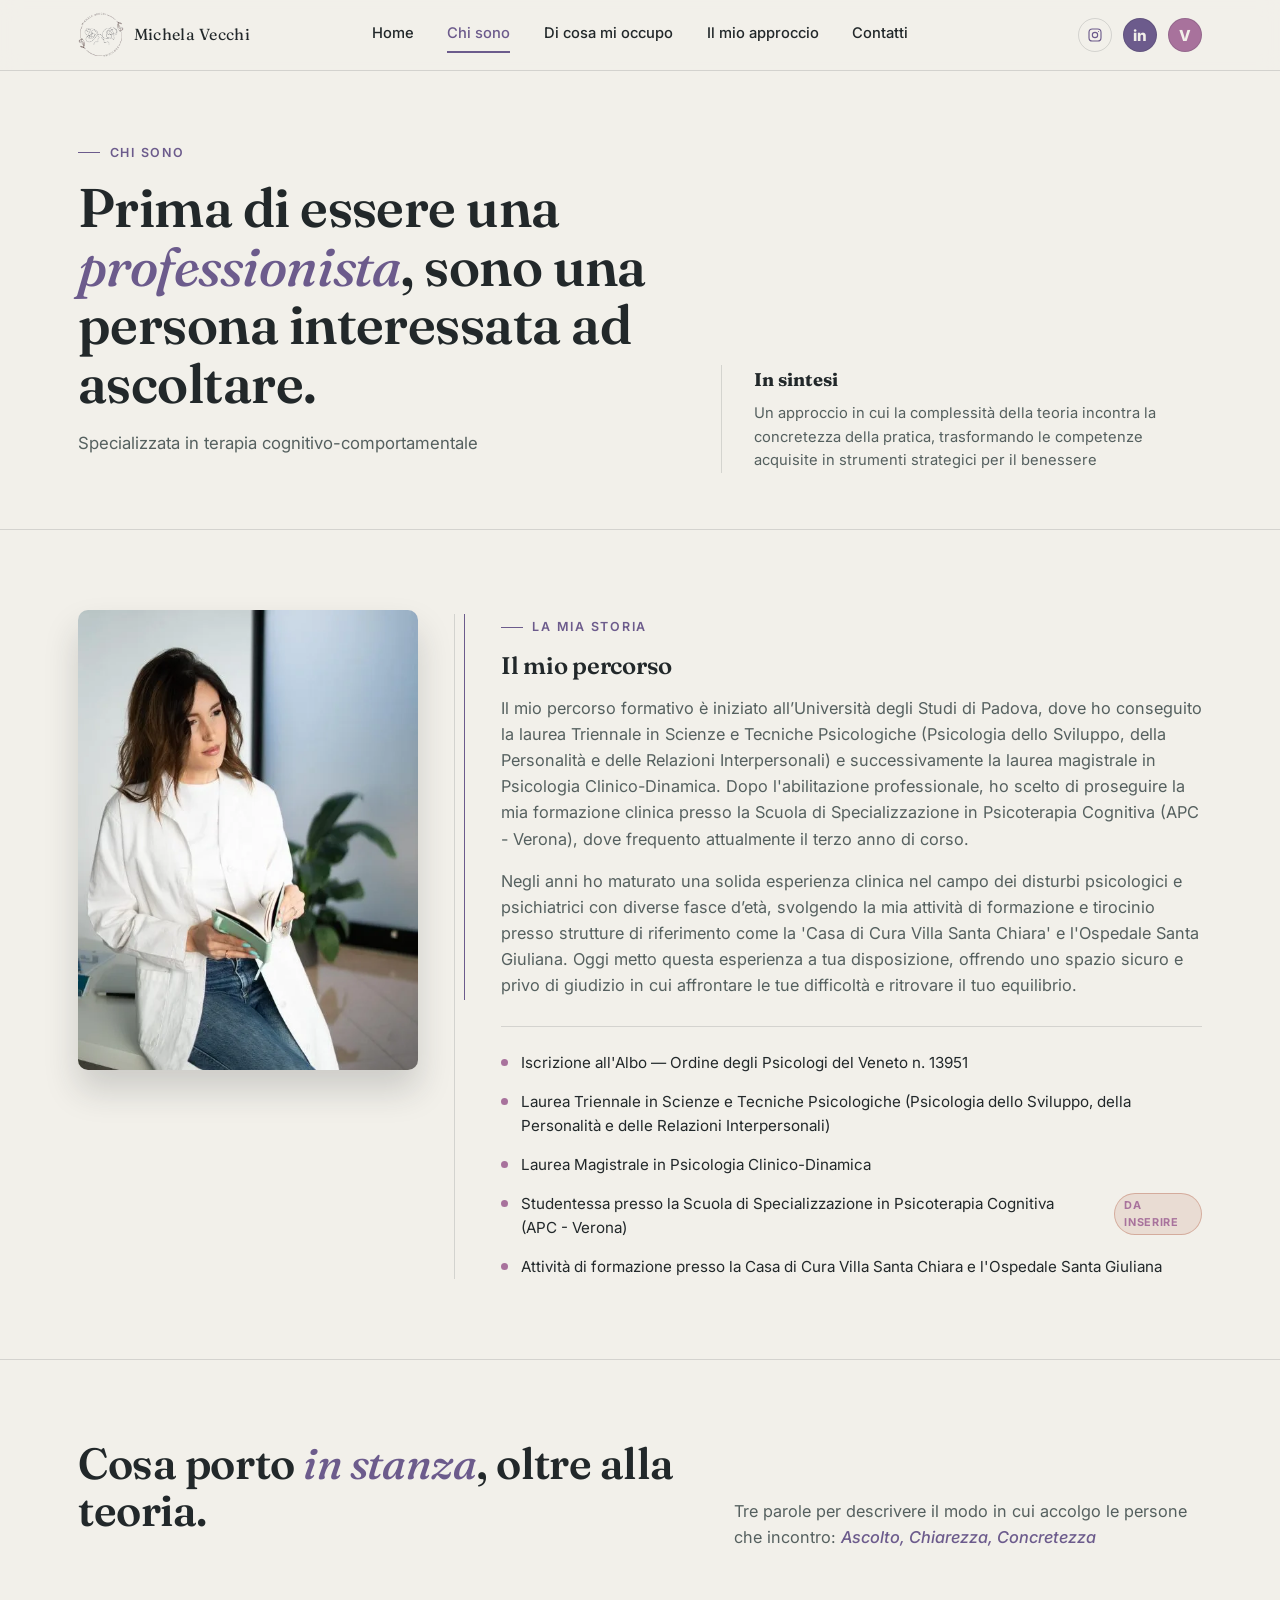
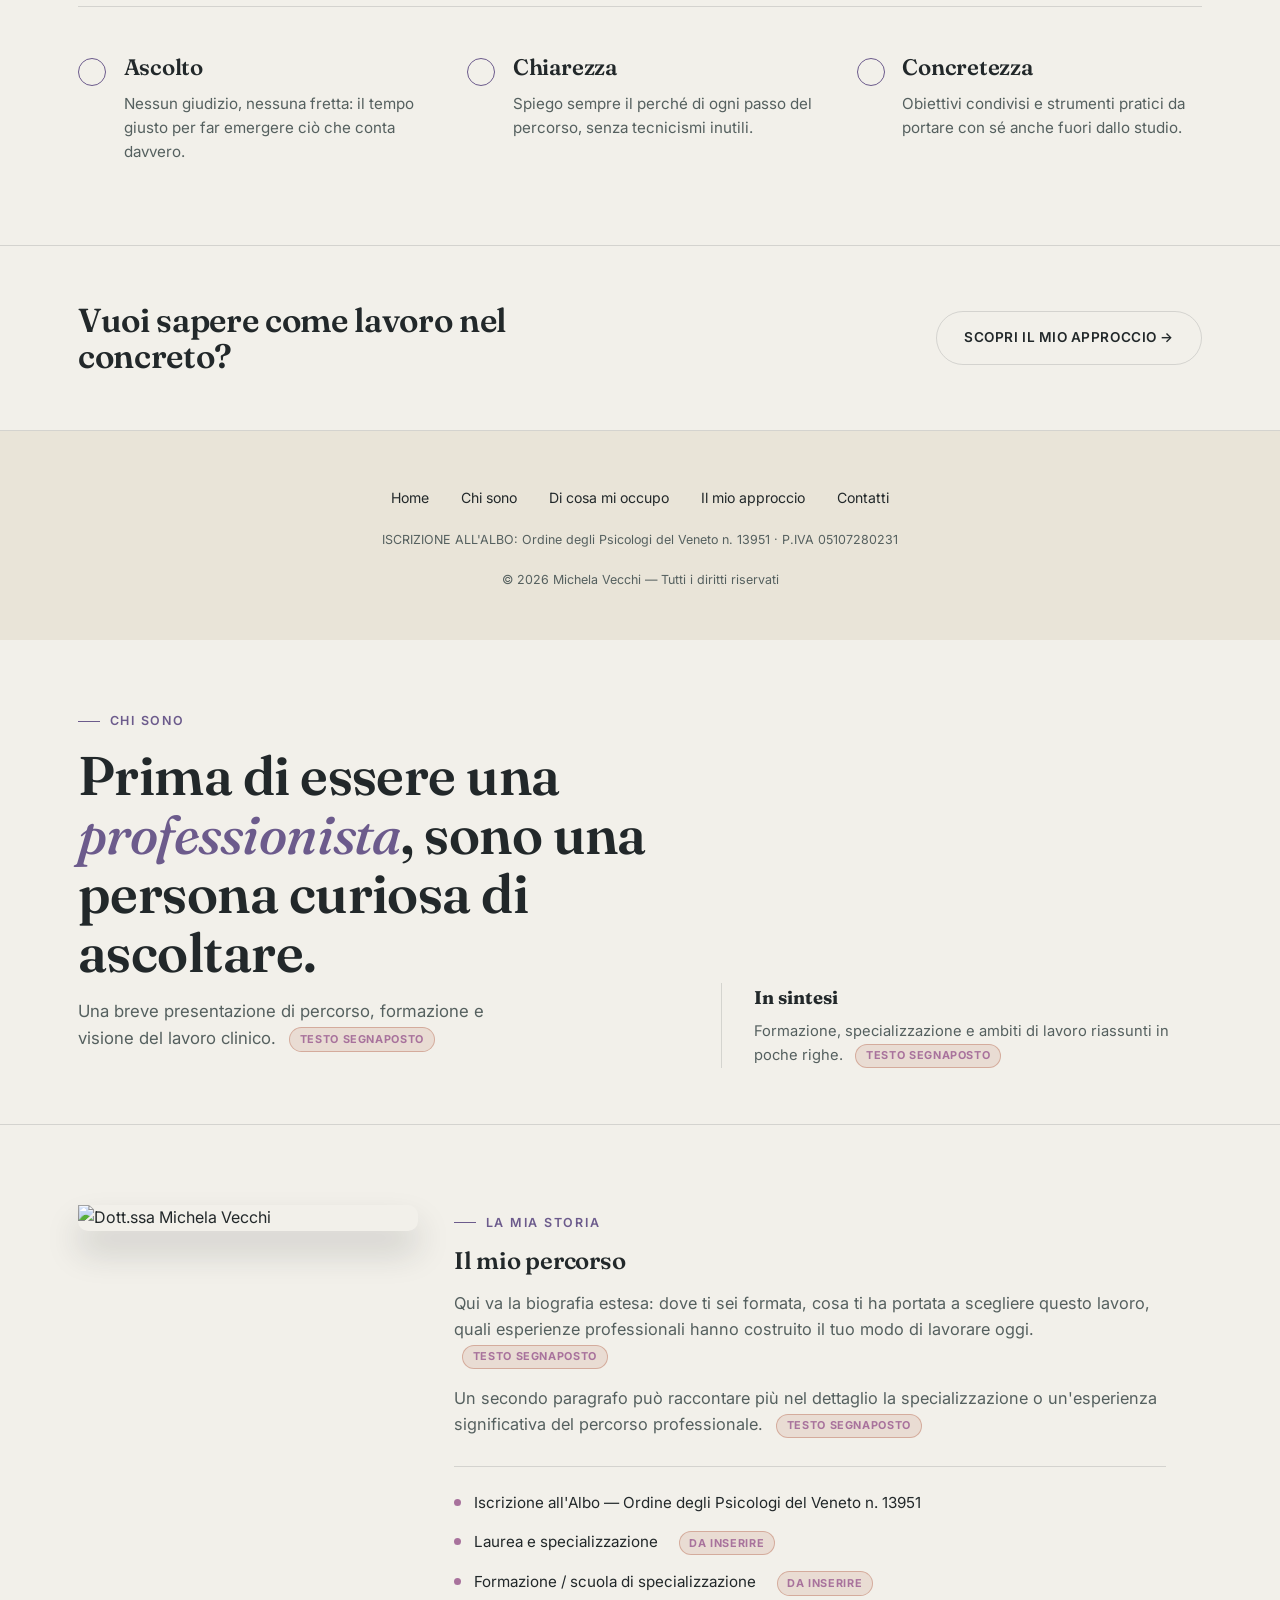
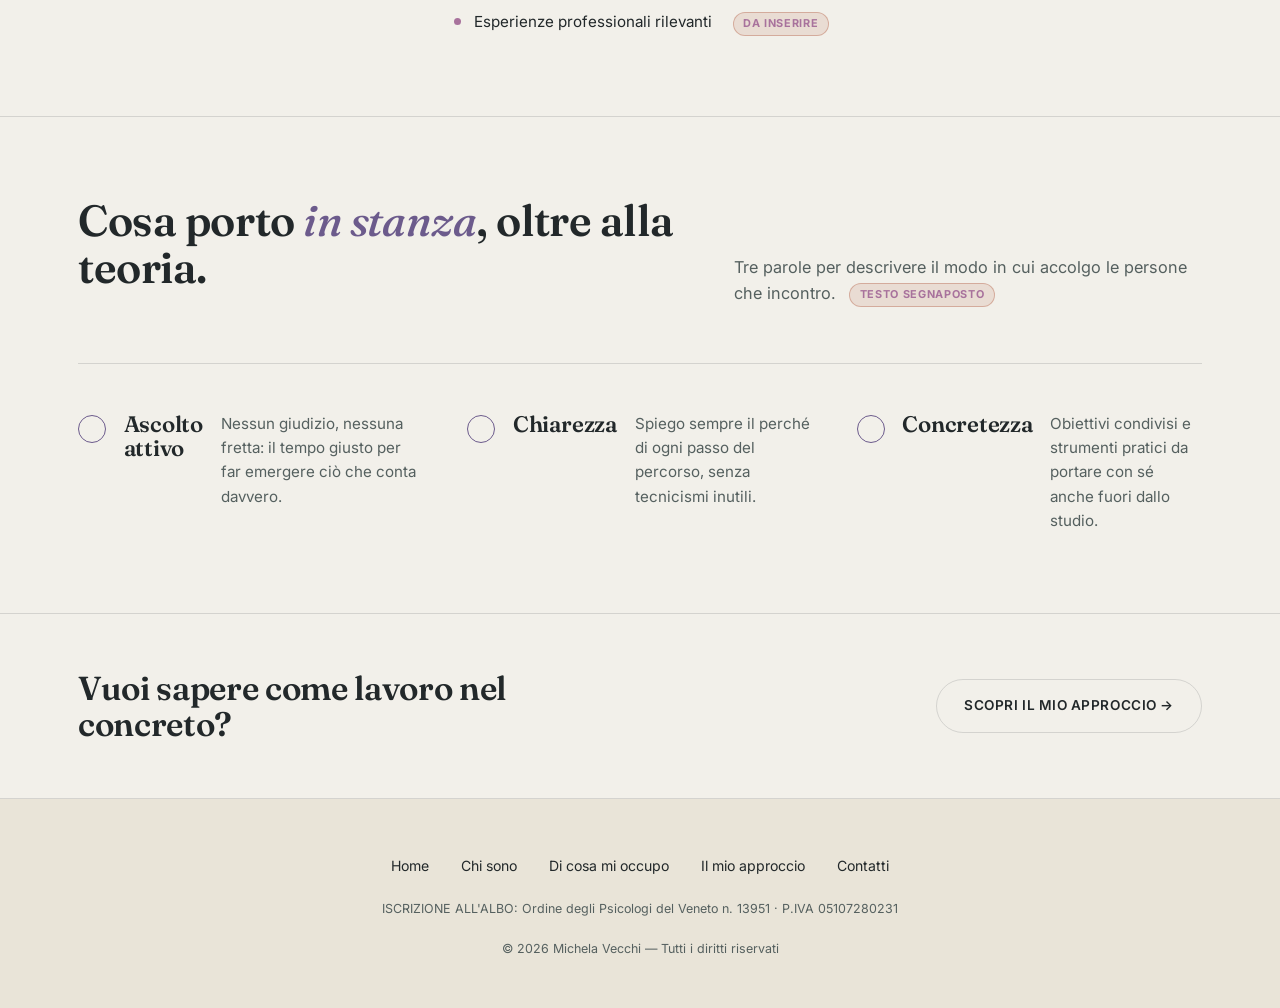
==== chi-sono.html @ c9d217e5 "Revise text for improved clarity and detail Updated various phrases for clarity and specificity." ====
<!doctype html>
<html lang="it">
<head>
<meta charset="UTF-8">
<meta name="viewport" content="width=device-width, initial-scale=1">
<title>Chi sono — Dott.ssa Michela Vecchi Psicologa</title>
<link rel="preconnect" href="https://fonts.googleapis.com">
<link rel="preconnect" href="https://fonts.gstatic.com" crossorigin>
<link href="https://fonts.googleapis.com/css2?family=Fraunces:ital,opsz,wght@0,9..144,400;0,9..144,500;0,9..144,600;1,9..144,500&family=Inter:wght@400;500;600;700&display=swap" rel="stylesheet">
<link rel="stylesheet" href="styles.css">
</head>
<body>

<header class="site-header">
  <div class="container site-header__row">
    <a class="logo" href="index.html">
      <img class="logo__badge" src="img/logo.png" alt="Logo Michela Vecchi Psicologa">
      Michela Vecchi
    </a>
    <nav class="main-nav" aria-label="Menu principale">
      <a href="index.html">Home</a>
      <a href="chi-sono.html" aria-current="page">Chi sono</a>
      <a href="di-cosa-mi-occupo.html">Di cosa mi occupo</a>
      <a href="il-mio-approccio.html">Il mio approccio</a>
      <a href="contatti.html">Contatti</a>
    </nav>
    <div class="socials">
      <a href="https://www.instagram.com/michelavecchi.psicologa" aria-label="Instagram" target="_blank" rel="noopener">
        <svg viewBox="0 0 24 24" fill="none" stroke="currentColor" stroke-width="1.7" stroke-linecap="round" stroke-linejoin="round"><rect x="3" y="3" width="18" height="18" rx="5"></rect><circle cx="12" cy="12" r="4"></circle><circle cx="17.3" cy="6.7" r="0.8" fill="currentColor" stroke="none"></circle></svg>
      </a>
      <a href="https://www.linkedin.com/in/michela-vecchi-b958012a8/" aria-label="LinkedIn" class="social--filled" target="_blank" rel="noopener">
        <span class="socials__glyph socials__glyph--linkedin">in</span>
      </a>
      <a href="https://www.valpomed.it/" aria-label="ValpoMed" class="social--filled social--filled-alt" target="_blank" rel="noopener">
        <span class="socials__glyph socials__glyph--linkedin">V</span>
      </a>
    </div>
  </div>
</header>

<main>

  <section class="page-hero">
    <div class="container page-hero__grid">
      <div>
        <span class="eyebrow">Chi sono</span>
        <h1>Prima di essere una <em class="accent-word">professionista</em>, sono una persona interessata ad ascoltare.</h1>
        <p class="page-hero__lede">
          Specializzata in terapia cognitivo-comportamentale
        </p>
      </div>
      <div class="page-hero__aside">
        <strong>In sintesi</strong>
        <p style="margin:0;">Un approccio in cui la complessità della teoria incontra la concretezza della pratica, 
          trasformando le competenze acquisite in strumenti strategici per il benessere</p>
      </div>
    </div>
  </section>

  <section class="bio">
    <div class="container bio__grid">
      <img class="bio__photo" src="img/chi-sono-foto.webp" alt="Dott.ssa Michela Vecchi">
      <div class="bio__divider" aria-hidden="true"><span></span><span></span></div>
      <div class="bio__col">
        <span class="eyebrow">La mia storia</span>
        <h2>Il mio percorso</h2>
        <p>
          Il mio percorso formativo è iniziato all’Università degli Studi di Padova, dove ho conseguito la laurea Triennale in 
          Scienze e Tecniche Psicologiche (Psicologia dello Sviluppo, della Personalità e delle Relazioni Interpersonali) e 
          successivamente la laurea magistrale in Psicologia Clinico-Dinamica.
          
          Dopo l'abilitazione professionale, ho scelto di proseguire la mia formazione clinica presso la Scuola di Specializzazione 
          in Psicoterapia Cognitiva (APC - Verona), 
          dove frequento attualmente il terzo anno di corso.
        </p>
        <p>
          Negli anni ho maturato una solida esperienza clinica nel campo dei disturbi psicologici e psichiatrici con diverse fasce d’età, 
          svolgendo la mia attività di formazione e tirocinio presso strutture di riferimento come la 'Casa di Cura Villa Santa Chiara' e 
          l'Ospedale Santa Giuliana.

          Oggi metto questa esperienza a tua disposizione, offrendo uno spazio sicuro e privo di giudizio in cui affrontare le tue difficoltà 
          e ritrovare il tuo equilibrio.
        </p>
        <ul class="bio__facts">
          <li>Iscrizione all'Albo — Ordine degli Psicologi del Veneto n. 13951</li>
          <li>Laurea Triennale in Scienze e Tecniche Psicologiche (Psicologia dello Sviluppo, della Personalità e delle Relazioni Interpersonali)</li>
          <li>Laurea Magistrale in Psicologia Clinico-Dinamica</li>
          <li>Studentessa presso la Scuola di Specializzazione in Psicoterapia Cognitiva (APC - Verona) <span class="placeholder-flag">da inserire</span></li>
          <li>Attività di formazione presso la Casa di Cura Villa Santa Chiara e l'Ospedale Santa Giuliana</li>
        </ul>
      </div>
    </div>
  </section>

  <section class="values">
    <div class="container">
      <div class="values__intro">
        <h2>Cosa porto <em class="accent-word">in stanza</em>, oltre alla teoria.</h2>
        <p>
          Tre parole per descrivere il modo in cui accolgo le persone che incontro: 
          <em class="accent-word"> Ascolto, Chiarezza, Concretezza </em>
        </p>
      </div>
      <div class="values__grid">
        <div class="value-card">
          <div class="value-card__ring" aria-hidden="true"></div>
          <div class="value-card__body">
            <h3>Ascolto</h3>
            <p>Nessun giudizio, nessuna fretta: il tempo giusto per far emergere ciò che conta davvero.</p>
          </div>
        </div>
        <div class="value-card">
          <div class="value-card__ring" aria-hidden="true"></div>
          <div class="value-card__body">
            <h3>Chiarezza</h3>
            <p>Spiego sempre il perché di ogni passo del percorso, senza tecnicismi inutili.</p>
          </div>
        </div>
        <div class="value-card">
          <div class="value-card__ring" aria-hidden="true"></div>
          <div class="value-card__body">
            <h3>Concretezza</h3>
            <p>Obiettivi condivisi e strumenti pratici da portare con sé anche fuori dallo studio.</p>
          </div>
        </div>
      </div>
    </div>
  </section>

  <section class="cta-banner">
    <div class="container cta-banner__row">
      <h2>Vuoi sapere come lavoro nel concreto?</h2>
      <a class="btn btn--ghost" href="il-mio-approccio.html">Scopri il mio approccio →</a>
    </div>
  </section>

</main>

<footer class="site-footer">
  <div class="container">
    <nav class="footer-nav" aria-label="Menu footer">
      <a href="index.html">Home</a>
      <a href="chi-sono.html">Chi sono</a>
      <a href="di-cosa-mi-occupo.html">Di cosa mi occupo</a>
      <a href="il-mio-approccio.html">Il mio approccio</a>
      <a href="contatti.html">Contatti</a>
    </nav>
    <div class="footer-legal">
      <p>ISCRIZIONE ALL'ALBO: Ordine degli Psicologi del Veneto n. 13951 · P.IVA 05107280231</p>
      <p>© 2026 Michela Vecchi — Tutti i diritti riservati</p>
    </div>
  </div>
</footer>

</body>
</html>    </div>
  </div>
</header>

<main>

  <section class="page-hero">
    <div class="container page-hero__grid">
      <div>
        <span class="eyebrow">Chi sono</span>
        <h1>Prima di essere una <em class="accent-word">professionista</em>, sono una persona curiosa di ascoltare.</h1>
        <p class="page-hero__lede">
          Una breve presentazione di percorso, formazione e visione del lavoro clinico.
          <span class="placeholder-flag">testo segnaposto</span>
        </p>
      </div>
      <div class="page-hero__aside">
        <strong>In sintesi</strong>
        <p style="margin:0;">Formazione, specializzazione e ambiti di lavoro riassunti in poche righe.
        <span class="placeholder-flag">testo segnaposto</span></p>
      </div>
    </div>
  </section>

  <section class="bio">
    <div class="container bio__grid">
      <div class="bio__photo">
        <img src="https://michelavecchipsicologa.it/wp-content/uploads/2026/07/FotoHomeWeb-e1784057821929-768x1340.png" alt="Dott.ssa Michela Vecchi">
      </div>
      <div class="bio__col">
        <span class="eyebrow">La mia storia</span>
        <h2>Il mio percorso</h2>
        <p>
          Qui va la biografia estesa: dove ti sei formata, cosa ti ha portata a scegliere questo lavoro,
          quali esperienze professionali hanno costruito il tuo modo di lavorare oggi.
          <span class="placeholder-flag">testo segnaposto</span>
        </p>
        <p>
          Un secondo paragrafo può raccontare più nel dettaglio la specializzazione o un'esperienza
          significativa del percorso professionale.
          <span class="placeholder-flag">testo segnaposto</span>
        </p>
        <ul class="bio__facts">
          <li>Iscrizione all'Albo — Ordine degli Psicologi del Veneto n. 13951</li>
          <li>Laurea e specializzazione <span class="placeholder-flag">da inserire</span></li>
          <li>Formazione / scuola di specializzazione <span class="placeholder-flag">da inserire</span></li>
          <li>Esperienze professionali rilevanti <span class="placeholder-flag">da inserire</span></li>
        </ul>
      </div>
    </div>
  </section>

  <section class="values">
    <div class="container">
      <div class="values__intro">
        <h2>Cosa porto <em class="accent-word">in stanza</em>, oltre alla teoria.</h2>
        <p>
          Tre parole per descrivere il modo in cui accolgo le persone che incontro.
          <span class="placeholder-flag">testo segnaposto</span>
        </p>
      </div>
      <div class="values__grid">
        <div class="value-card">
          <div class="value-card__ring" aria-hidden="true"></div>
          <h3>Ascolto attivo</h3>
          <p>Nessun giudizio, nessuna fretta: il tempo giusto per far emergere ciò che conta davvero.</p>
        </div>
        <div class="value-card">
          <div class="value-card__ring" aria-hidden="true"></div>
          <h3>Chiarezza</h3>
          <p>Spiego sempre il perché di ogni passo del percorso, senza tecnicismi inutili.</p>
        </div>
        <div class="value-card">
          <div class="value-card__ring" aria-hidden="true"></div>
          <h3>Concretezza</h3>
          <p>Obiettivi condivisi e strumenti pratici da portare con sé anche fuori dallo studio.</p>
        </div>
      </div>
    </div>
  </section>

  <section class="cta-banner">
    <div class="container cta-banner__row">
      <h2>Vuoi sapere come lavoro nel concreto?</h2>
      <a class="btn btn--ghost" href="il-mio-approccio.html">Scopri il mio approccio →</a>
    </div>
  </section>

</main>

<footer class="site-footer">
  <div class="container">
    <nav class="footer-nav" aria-label="Menu footer">
      <a href="index.html">Home</a>
      <a href="chi-sono.html">Chi sono</a>
      <a href="di-cosa-mi-occupo.html">Di cosa mi occupo</a>
      <a href="il-mio-approccio.html">Il mio approccio</a>
      <a href="contatti.html">Contatti</a>
    </nav>
    <div class="footer-legal">
      <p>ISCRIZIONE ALL'ALBO: Ordine degli Psicologi del Veneto n. 13951 · P.IVA 05107280231</p>
      <p>© 2026 Michela Vecchi — Tutti i diritti riservati</p>
    </div>
  </div>
</footer>

</body>
</html>
---- styles.css ----
/* ==========================================================================
   Michela Vecchi Psicologa — stylesheet
   Concept: "Un nuovo sguardo" — motivo ricorrente dell'anello/lente
   ========================================================================== */

:root {
  --bg: #F2F0EA;
  --bg-alt: #E9E4D8;
  --ink: #22282A;
  --ink-soft: #55605F;
  --accent: #6C5B8C;      /* lilla profondo: chiarezza, nuovo sguardo */
  --accent-soft: #CBB8DA;
  --terracotta: #A8729C;  /* lilla-malva, accento caldo, uso mirato */
  --dark: #1B2A2E;
  --dark-text: #F2F0EA;
  --line: rgba(34,40,42,0.14);
  --radius-lg: 2rem;
  --serif: "Fraunces", Georgia, "Times New Roman", serif;
  --sans: "Inter", -apple-system, BlinkMacSystemFont, "Segoe UI", Helvetica, Arial, sans-serif;
}

* { box-sizing: border-box; }
html { scroll-behavior: smooth; }

body {
  margin: 0;
  background: var(--bg);
  color: var(--ink);
  font-family: var(--sans);
  font-size: 16px;
  line-height: 1.6;
  -webkit-font-smoothing: antialiased;
}

img { max-width: 100%; display: block; }
a { color: inherit; text-decoration: none; }
:focus-visible { outline: 2px solid var(--accent); outline-offset: 3px; }

.container {
  width: 100%;
  max-width: 1180px;
  margin: 0 auto;
  padding: 0 1.75rem;
}

.eyebrow {
  display: inline-flex;
  align-items: center;
  gap: .6rem;
  font-family: var(--sans);
  font-size: .78rem;
  letter-spacing: .14em;
  text-transform: uppercase;
  color: var(--accent);
  font-weight: 600;
  margin-bottom: 1rem;
}
.eyebrow::before {
  content: "";
  width: 22px;
  height: 1px;
  background: var(--accent);
  display: inline-block;
}

h1, h2, h3 {
  font-family: var(--serif);
  font-weight: 600;
  line-height: 1.08;
  margin: 0 0 1rem;
  letter-spacing: -0.01em;
}

em, .accent-word { color: var(--accent); font-style: italic; font-weight: 500; }

p { margin: 0 0 1rem; color: var(--ink-soft); }

.btn {
  display: inline-flex;
  align-items: center;
  gap: .5rem;
  font-family: var(--sans);
  font-size: .85rem;
  font-weight: 600;
  letter-spacing: .04em;
  text-transform: uppercase;
  padding: .95rem 1.7rem;
  border-radius: 999px;
  background: var(--accent);
  color: var(--dark-text);
  border: 1px solid var(--accent);
  transition: transform .18s ease, background .18s ease;
}
.btn:hover { background: #55446F; transform: translateY(-1px); }
.btn--ghost {
  background: transparent;
  color: var(--ink);
  border: 1px solid var(--line);
}
.btn--ghost:hover { background: var(--ink); color: var(--bg); border-color: var(--ink); }
.btn--on-dark { background: var(--terracotta); border-color: var(--terracotta); }
.btn--on-dark:hover { background: #86577B; }

/* ---------- Header ---------- */
.site-header {
  position: sticky;
  top: 0;
  z-index: 40;
  background: rgba(242,240,234,0.88);
  backdrop-filter: blur(10px);
  border-bottom: 1px solid var(--line);
}
.site-header__row {
  display: flex;
  align-items: center;
  justify-content: center;
  gap: 2.5rem;
  padding: 1.1rem 0;
  position: relative;
}
.logo {
  position: absolute;
  left: 1.75rem;
  display: flex;
  align-items: center;
  gap: .6rem;
  font-family: var(--serif);
  font-size: 1rem;
  letter-spacing: .02em;
}
.logo__mark {
  width: 36px;
  height: 36px;
  border-radius: 50%;
  border: 1px solid var(--ink);
  display: flex;
  align-items: center;
  justify-content: center;
  font-size: .95rem;
  font-style: italic;
}
.logo__badge {
  width: 46px;
  height: 46px;
  object-fit: contain;
  flex-shrink: 0;
}
.main-nav { display: flex; gap: 2.1rem; }
.main-nav a {
  font-size: .92rem;
  font-weight: 500;
  padding: .3rem 0;
  border-bottom: 2px solid transparent;
}
.main-nav a[aria-current="page"],
.main-nav a:hover { border-color: var(--accent); color: var(--accent); }

.socials {
  position: absolute;
  right: 1.75rem;
  display: flex;
  gap: .7rem;
}
.socials a {
  width: 34px; height: 34px;
  border-radius: 50%;
  border: 1px solid var(--line);
  display: flex; align-items: center; justify-content: center;
  color: var(--accent);
  transition: background .18s ease, color .18s ease, border-color .18s ease;
}
.socials a svg { width: 16px; height: 16px; }
.socials__glyph {
  font-family: var(--serif);
  font-style: italic;
  font-size: .85rem;
  line-height: 1;
}
.socials a:hover { background: var(--accent); border-color: var(--accent); color: var(--bg); }

.social--filled {
  background: var(--accent);
  border-color: var(--accent);
  border-radius: 9px;
  color: var(--bg) !important;
}
.social--filled:hover { background: #55446F; border-color: #55446F; }
.social--filled-alt { background: var(--terracotta); border-color: var(--terracotta); }
.social--filled-alt:hover { background: #86577B; border-color: #86577B; }
.socials__glyph--linkedin {
  font-family: var(--sans);
  font-style: normal;
  font-weight: 800;
  font-size: .95rem;
}

.sub-nav {
  border-top: 1px solid var(--line);
  overflow-x: auto;
}
.sub-nav__row {
  display: flex;
  justify-content: center;
  gap: 2.2rem;
  padding: .6rem 0;
  white-space: nowrap;
}
.sub-nav a { font-size: .8rem; color: var(--ink-soft); }
.sub-nav a:hover { color: var(--accent); }

/* ---------- Hero ---------- */
.hero {
  padding: 4.5rem 0 5rem;
}
.hero__grid {
  display: grid;
  grid-template-columns: minmax(280px, 420px) 1fr;
  gap: 4rem;
  align-items: center;
}
.hero__photo-wrap {
  position: relative;
  display: flex;
  justify-content: center;
}
.hero__photo {
  width: auto;
  max-width: 300px;
  max-height: 58vh;
  height: auto;
  filter: drop-shadow(0 18px 20px rgba(34,40,42,0.22)) drop-shadow(0 4px 8px rgba(34,40,42,0.12));
}

.hero__title {
  font-size: clamp(2.6rem, 5vw, 4rem);
  color: var(--ink);
}
.hero__lede {
  font-family: var(--serif);
  font-size: 1.05rem;
  font-style: italic;
  color: var(--ink-soft);
  max-width: 34ch;
  margin-bottom: 1.75rem;
}
.hero__byline {
  display: flex;
  align-items: center;
  gap: .9rem;
  padding-top: 1.5rem;
  margin-top: 1.5rem;
  border-top: 1px solid var(--line);
}
.hero__badge {
  width: 46px; height: 46px;
  border-radius: 50%;
  border: 1px solid var(--accent);
  display: flex; align-items: center; justify-content: center;
  object-fit: contain;
  padding: 4px;
  flex-shrink: 0;
}
.hero__byline strong { display: block; font-size: .95rem; letter-spacing: .02em; }
.hero__byline span { font-size: .78rem; color: var(--ink-soft); text-transform: uppercase; letter-spacing: .08em; }

/* ---------- Split content sections ---------- */
.split {
  padding: 5rem 0;
  border-top: 1px solid var(--line);
}
.split--alt { background: var(--bg-alt); }
.split__grid {
  display: grid;
  grid-template-columns: 1fr 1fr;
  gap: 3.5rem;
  align-items: start;
  position: relative;
}
.split__watermark {
  position: absolute;
  right: -0.5rem;
  top: -2.4rem;
  font-family: var(--serif);
  font-size: 7rem;
  font-weight: 600;
  color: var(--ink);
  opacity: .05;
  line-height: 1;
  z-index: 0;
  pointer-events: none;
  white-space: nowrap;
}
.split__col h2 { font-size: clamp(1.9rem, 3vw, 2.6rem); position: relative; z-index: 1; }
.split__col p { font-size: 1.02rem; position: relative; z-index: 1; }
.split__note {
  display: flex;
  gap: .7rem;
  align-items: baseline;
  margin-top: 1.5rem;
  padding-top: 1.25rem;
  border-top: 1px solid var(--line);
  font-size: .85rem;
  font-weight: 600;
  letter-spacing: .02em;
}
.split__note::before { content: "—"; color: var(--terracotta); }

/* ---------- Three-up value section ---------- */
.values { padding: 5rem 0; }
.values__intro {
  display: grid;
  grid-template-columns: 1.3fr 1fr;
  gap: 3rem;
  margin-bottom: 3.5rem;
  align-items: end;
}
.values__intro h2 { font-size: clamp(2rem, 3.4vw, 2.8rem); }
.values__intro p { font-size: 1.02rem; margin: 0; }
.values__grid {
  display: grid;
  grid-template-columns: repeat(3, 1fr);
  gap: 2.75rem;
  border-top: 1px solid var(--line);
  padding-top: 3rem;
}
.value-card {
  display: flex;
  align-items: flex-start;
  gap: 1.1rem;
}
.value-card__ring {
  width: 28px; height: 28px;
  border-radius: 50%;
  border: 1px solid var(--accent);
  flex-shrink: 0;
  margin-top: .2rem;
}
.value-card__body { min-width: 0; }
.value-card h3 { font-size: 1.4rem; margin-bottom: .8rem; }
.value-card p { font-size: .95rem; margin: 0; }

/* ---------- CTA banner ---------- */
.cta-banner {
  padding: 3.5rem 0;
  border-top: 1px solid var(--line);
  border-bottom: 1px solid var(--line);
}
.cta-banner__row {
  display: flex;
  align-items: center;
  justify-content: space-between;
  gap: 2rem;
  flex-wrap: wrap;
}
.cta-banner h2 { font-size: clamp(1.6rem, 2.6vw, 2.1rem); margin: 0; max-width: 26ch; }

/* ---------- Contact / dark section ---------- */
.contact {
  background: var(--dark);
  color: var(--dark-text);
  padding: 5.5rem 0 4rem;
}
.contact .eyebrow { color: var(--accent-soft); }
.contact .eyebrow::before { background: var(--accent-soft); }
.contact__title {
  font-size: clamp(2.6rem, 5vw, 3.6rem);
  text-align: center;
  color: var(--dark-text);
}
.contact__lede {
  text-align: center;
  max-width: 46ch;
  margin: 0 auto 3.5rem;
  color: rgba(242,240,234,0.72);
  font-size: 1.02rem;
}
.contact__info {
  display: grid;
  grid-template-columns: repeat(3, 1fr);
  gap: 2rem;
  text-align: center;
  margin-bottom: 4rem;
}
.contact__info h3 {
  font-family: var(--sans);
  font-size: .75rem;
  letter-spacing: .12em;
  text-transform: uppercase;
  color: var(--accent-soft);
  margin-bottom: .7rem;
}
.contact__info p { color: var(--dark-text); margin: 0; opacity: .92; }

.contact-form {
  max-width: 760px;
  margin: 0 auto;
  display: grid;
  grid-template-columns: 1fr 1fr;
  gap: 1.6rem 2rem;
}
.field { display: flex; flex-direction: column; gap: .5rem; }
.field--full { grid-column: 1 / -1; }
.field label {
  font-size: .72rem;
  text-transform: uppercase;
  letter-spacing: .1em;
  color: var(--accent-soft);
}
.field input, .field textarea {
  background: transparent;
  border: none;
  border-bottom: 1px solid rgba(242,240,234,0.3);
  color: var(--dark-text);
  font-family: var(--sans);
  font-size: 1rem;
  padding: .5rem 0;
  resize: vertical;
}
.field input::placeholder, .field textarea::placeholder { color: rgba(242,240,234,0.35); }
.field input:focus, .field textarea:focus { outline: none; border-color: var(--accent-soft); }

.consent {
  grid-column: 1 / -1;
  display: flex;
  gap: .7rem;
  align-items: flex-start;
  font-size: .82rem;
  color: rgba(242,240,234,0.65);
}
.consent a { color: var(--accent-soft); text-decoration: underline; }
.consent input { margin-top: .25rem; }

.contact-form .btn { grid-column: 1 / -1; justify-self: start; margin-top: .5rem; }

.map-strip {
  margin-top: 4rem;
  height: 220px;
  border-radius: var(--radius-lg);
  background: linear-gradient(135deg, #24373D, #162326);
  display: flex;
  align-items: center;
  justify-content: center;
  color: rgba(242,240,234,0.4);
  font-size: .85rem;
  letter-spacing: .04em;
  text-transform: uppercase;
}

/* ---------- Footer ---------- */
.site-footer {
  background: var(--bg-alt);
  padding: 3.5rem 0 2rem;
  font-size: .88rem;
}
.newsletter {
  display: grid;
  grid-template-columns: 1.1fr 1fr;
  gap: 2.5rem;
  padding-bottom: 3rem;
  border-bottom: 1px solid var(--line);
  margin-bottom: 2.2rem;
  align-items: center;
}
.newsletter h3 { font-size: 1.3rem; margin-bottom: .3rem; }
.newsletter-form { display: flex; flex-direction: column; gap: .9rem; }
.newsletter-form .field-row {
  display: flex;
  gap: 1rem;
  border-bottom: 1px solid var(--line);
  padding-bottom: .6rem;
}
.newsletter-form input[type="email"] {
  flex: 1;
  border: none;
  background: transparent;
  font-family: var(--sans);
  font-size: .95rem;
}
.newsletter-form input[type="email"]:focus { outline: none; }
.newsletter-form .gdpr { display: flex; align-items: center; gap: .5rem; font-size: .78rem; color: var(--ink-soft); }

.footer-nav {
  display: flex;
  justify-content: center;
  gap: 2rem;
  flex-wrap: wrap;
  margin-bottom: 1.2rem;
}
.footer-sub {
  display: flex;
  justify-content: center;
  gap: 1.8rem;
  flex-wrap: wrap;
  margin-bottom: 2.2rem;
  font-size: .78rem;
  color: var(--ink-soft);
}
.footer-legal {
  text-align: center;
  color: var(--ink-soft);
  font-size: .78rem;
  line-height: 1.9;
}
.footer-legal a { text-decoration: underline; }

.placeholder-flag {
  display: inline-block;
  font-family: var(--sans);
  font-size: .68rem;
  font-weight: 700;
  letter-spacing: .06em;
  text-transform: uppercase;
  background: rgba(181,101,75,0.14);
  color: var(--terracotta);
  border: 1px solid rgba(181,101,75,0.4);
  border-radius: 999px;
  padding: .15rem .6rem;
  margin-left: .5rem;
  vertical-align: middle;
}

/* ---------- Page hero (pagine interne) ---------- */
.page-hero {
  padding: 4rem 0 3.5rem;
  border-bottom: 1px solid var(--line);
}
.page-hero__grid {
  display: grid;
  grid-template-columns: 1.1fr 0.9fr;
  gap: 3.5rem;
  align-items: end;
}
.page-hero h1 { font-size: clamp(2.4rem, 4.5vw, 3.4rem); }
.page-hero__lede { font-size: 1.05rem; max-width: 40ch; }
.page-hero__aside {
  border-left: 1px solid var(--line);
  padding-left: 2rem;
  font-size: .92rem;
}
.page-hero__aside strong { display: block; font-family: var(--serif); font-size: 1.15rem; margin-bottom: .5rem; }

/* Chi sono: foto + bio */
.bio {
  padding: 5rem 0;
  border-bottom: 1px solid var(--line);
}
.bio__grid {
  display: grid;
  grid-template-columns: minmax(240px, 340px) auto 1fr;
  gap: 2.25rem;
  align-items: start;
}
.bio__photo {
  width: 100%;
  height: auto;
  border-radius: 10px;
  box-shadow: 0 20px 34px rgba(34,40,42,0.18);
}
.bio__divider {
  display: flex;
  gap: .55rem;
  align-self: stretch;
  padding-top: .3rem;
}
.bio__divider span { width: 1px; }
.bio__divider span:first-child { height: 100%; background: var(--line); }
.bio__divider span:last-child { height: 58%; background: var(--accent); }
.bio__col p { font-size: 1.02rem; }
.bio__facts {
  list-style: none;
  margin: 1.75rem 0 0;
  padding: 1.5rem 0 0;
  border-top: 1px solid var(--line);
  display: grid;
  gap: .9rem;
}
.bio__facts li {
  display: flex;
  gap: .8rem;
  font-size: .95rem;
  align-items: baseline;
}
.bio__facts li::before {
  content: "";
  width: 7px; height: 7px;
  border-radius: 50%;
  background: var(--terracotta);
  flex-shrink: 0;
  transform: translateY(-2px);
}

/* Services grid (Di cosa mi occupo) */
.services { padding: 5rem 0; }
.services__grid {
  display: grid;
  grid-template-columns: repeat(2, 1fr);
  gap: 2.5rem;
  border-top: 1px solid var(--line);
  padding-top: 3rem;
}
.service-card {
  padding: 2.2rem;
  background: var(--bg-alt);
  border-radius: 1.25rem;
  position: relative;
}
.service-card__ring {
  width: 40px; height: 40px;
  border-radius: 50%;
  border: 1px solid var(--accent);
  margin-bottom: 1.3rem;
  display: flex; align-items: center; justify-content: center;
  font-family: var(--serif);
  font-style: italic;
  color: var(--accent);
}
.service-card h3 { font-size: 1.35rem; margin-bottom: .6rem; }
.service-card p { font-size: .95rem; margin-bottom: 0; }
.service-card__tag {
  position: absolute;
  top: 2.2rem; right: 2.2rem;
  font-size: .7rem;
  text-transform: uppercase;
  letter-spacing: .08em;
  color: var(--ink-soft);
}

/* Steps (Il mio approccio) */
.steps { padding: 5rem 0; }
.steps__list {
  border-top: 1px solid var(--line);
  margin-top: 3rem;
}
.step {
  display: grid;
  grid-template-columns: 90px 1fr;
  gap: 2rem;
  padding: 2.6rem 0;
  border-bottom: 1px solid var(--line);
}
.step__index {
  font-family: var(--serif);
  font-style: italic;
  font-size: 2.4rem;
  color: var(--accent-soft);
  line-height: 1;
}
.step h3 { font-size: 1.5rem; margin-bottom: .6rem; }
.step p { font-size: 1rem; margin: 0; max-width: 56ch; }

/* FAQ */
.faq { padding: 5rem 0; border-top: 1px solid var(--line); }
.faq__list { max-width: 780px; margin: 3rem auto 0; }
.faq-item {
  border-bottom: 1px solid var(--line);
  padding: 1.4rem 0;
}
.faq-item summary {
  font-family: var(--serif);
  font-size: 1.15rem;
  cursor: pointer;
  list-style: none;
  display: flex;
  align-items: center;
  justify-content: space-between;
  gap: 1rem;
}
.faq-item summary::-webkit-details-marker { display: none; }
.faq-item summary::after {
  content: "+";
  font-size: 1.3rem;
  color: var(--accent);
  flex-shrink: 0;
  transition: transform .2s ease;
}
.faq-item[open] summary::after { transform: rotate(45deg); }
.faq-item p { margin-top: .9rem; font-size: .95rem; }

/* ---------- Responsive ---------- */
@media (max-width: 900px) {
  .site-header__row { flex-wrap: wrap; }
  .main-nav { display: none; }
  .logo, .socials { position: static; }
  .site-header__row { justify-content: space-between; }
  .sub-nav__row { justify-content: flex-start; padding: .6rem 1.75rem; }

  .hero__grid { grid-template-columns: 1fr; }
  .hero__photo-wrap { max-width: 320px; }

  .split__grid, .values__intro, .contact__info, .newsletter { grid-template-columns: 1fr; }
  .page-hero__grid, .bio__grid, .services__grid { grid-template-columns: 1fr; }
  .page-hero__aside { border-left: none; padding-left: 0; border-top: 1px solid var(--line); padding-top: 1.5rem; }
  .step { grid-template-columns: 1fr; gap: .8rem; }
  .values__grid { grid-template-columns: 1fr; gap: 2.2rem; }
  .split__watermark { display: none; }
  .contact__info { gap: 2.4rem; }
  .contact-form { grid-template-columns: 1fr; }
  .cta-banner__row { flex-direction: column; align-items: center; text-align: center; }

  /* Centra il contenuto quando le colonne vanno in stack */
  .hero__content,
  .split__col,
  .values__intro,
  .page-hero > .container > div,
  .bio__col,
  .service-card,
  .step,
  .newsletter,
  .newsletter-form,
  .footer-legal {
    text-align: center;
  }

  .hero__grid,
  .hero__content,
  .split__grid,
  .page-hero__grid,
  .bio__grid,
  .newsletter {
    justify-items: center;
  }

  .hero__photo-wrap,
  .bio__photo {
    margin: 0 auto;
  }
  .bio__divider { display: none; }

  .eyebrow,
  .hero__byline,
  .split__note,
  .values__intro p,
  .page-hero__lede,
  .bio__facts,
  .newsletter-form .field-row,
  .newsletter-form .gdpr {
    justify-content: center;
    margin-left: auto;
    margin-right: auto;
  }

  .hero__lede,
  .page-hero__lede,
  .values__intro p,
  .split__col p {
    max-width: 46ch;
    margin-left: auto;
    margin-right: auto;
  }

  .bio__facts li { justify-content: center; }

  .step { text-align: center; }
  .step__index { margin: 0 auto; }

  .page-hero__aside {
    text-align: center;
    max-width: 46ch;
    margin: 0 auto;
  }

  .cta-banner .btn { align-self: center; }

  .footer-nav, .footer-sub { justify-content: center; text-align: center; }

  .service-card__ring,
  .hero__badge,
  .step__index {
    margin-left: auto;
    margin-right: auto;
  }
  .value-card { text-align: left; }
  .hero__byline { flex-direction: column; gap: .5rem; }
  .service-card__tag { position: static; display: block; margin-bottom: .6rem; }
}

@media (max-width: 480px) {
  .container { padding: 0 1.25rem; }
  .hero { padding: 3rem 0 3.5rem; }
  .split, .values, .services, .steps, .faq, .bio { padding: 3rem 0; }
  .contact { padding: 4rem 0 3rem; }
}
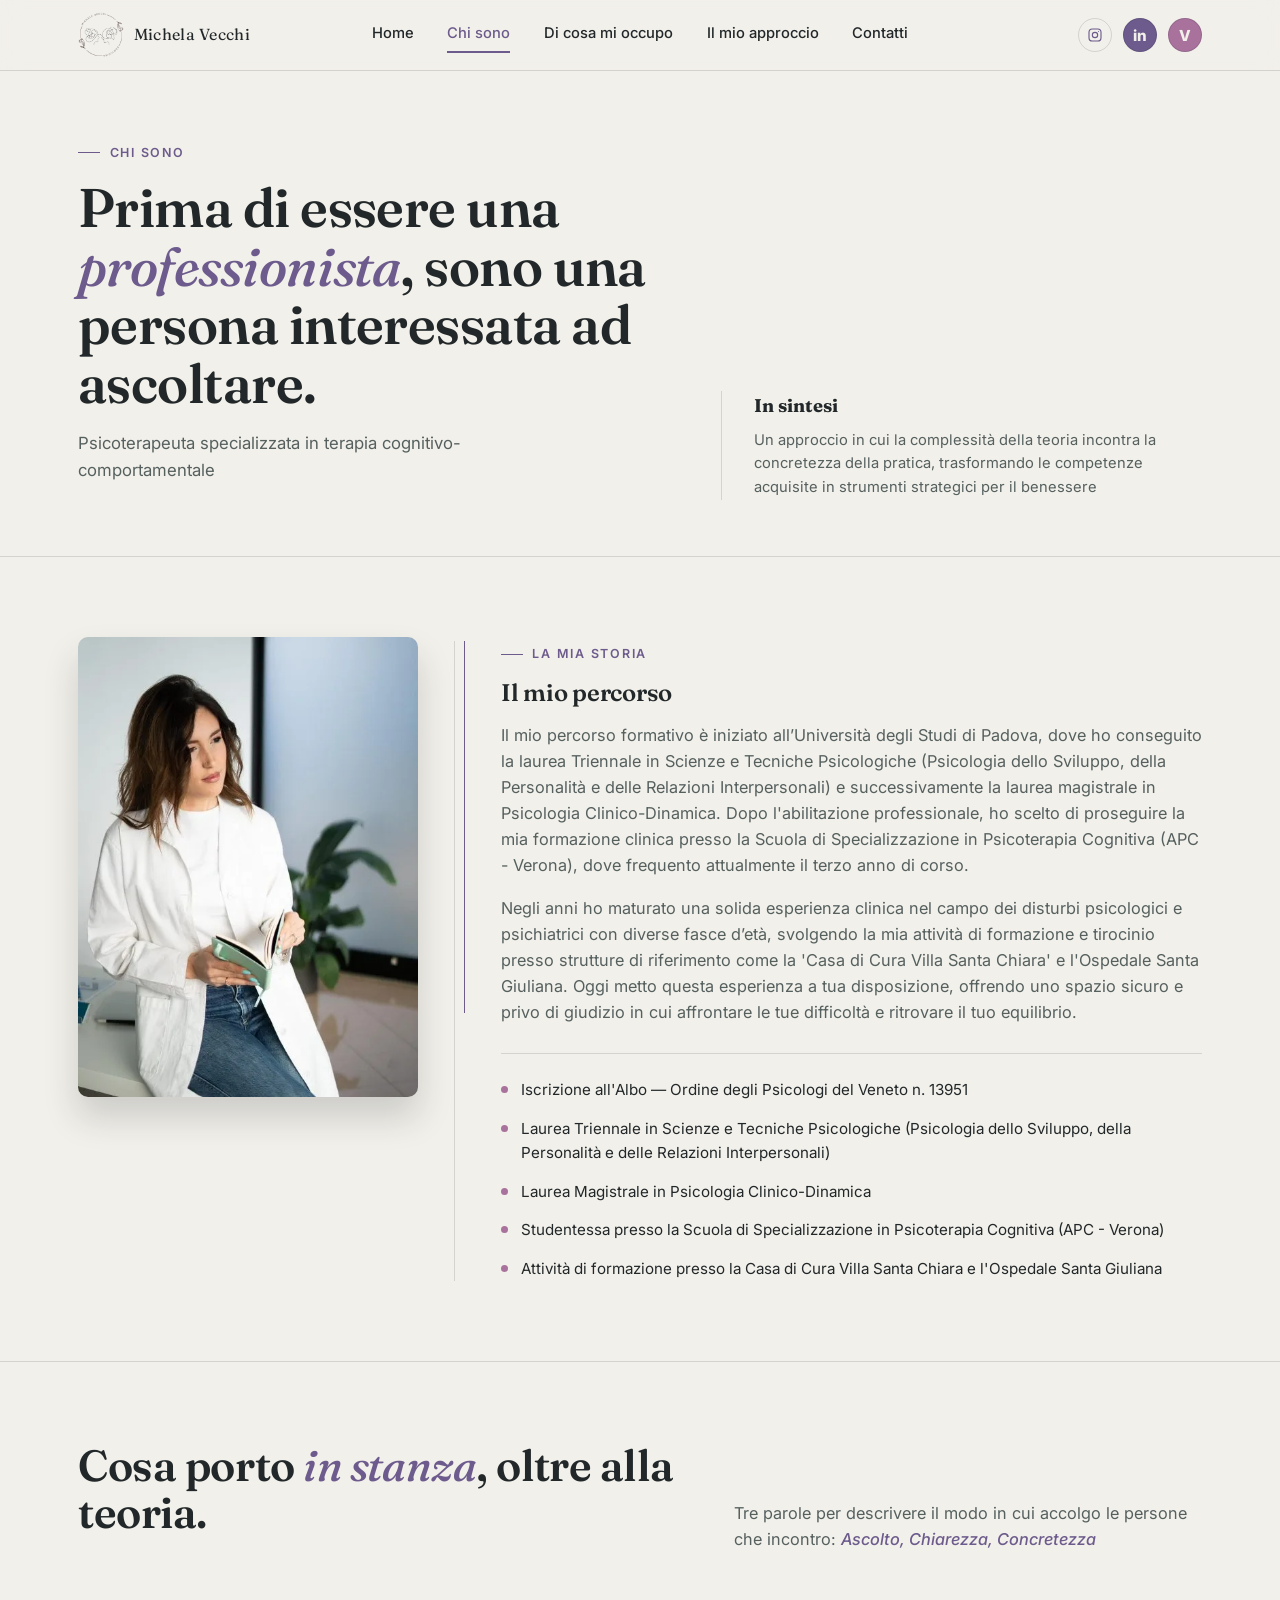
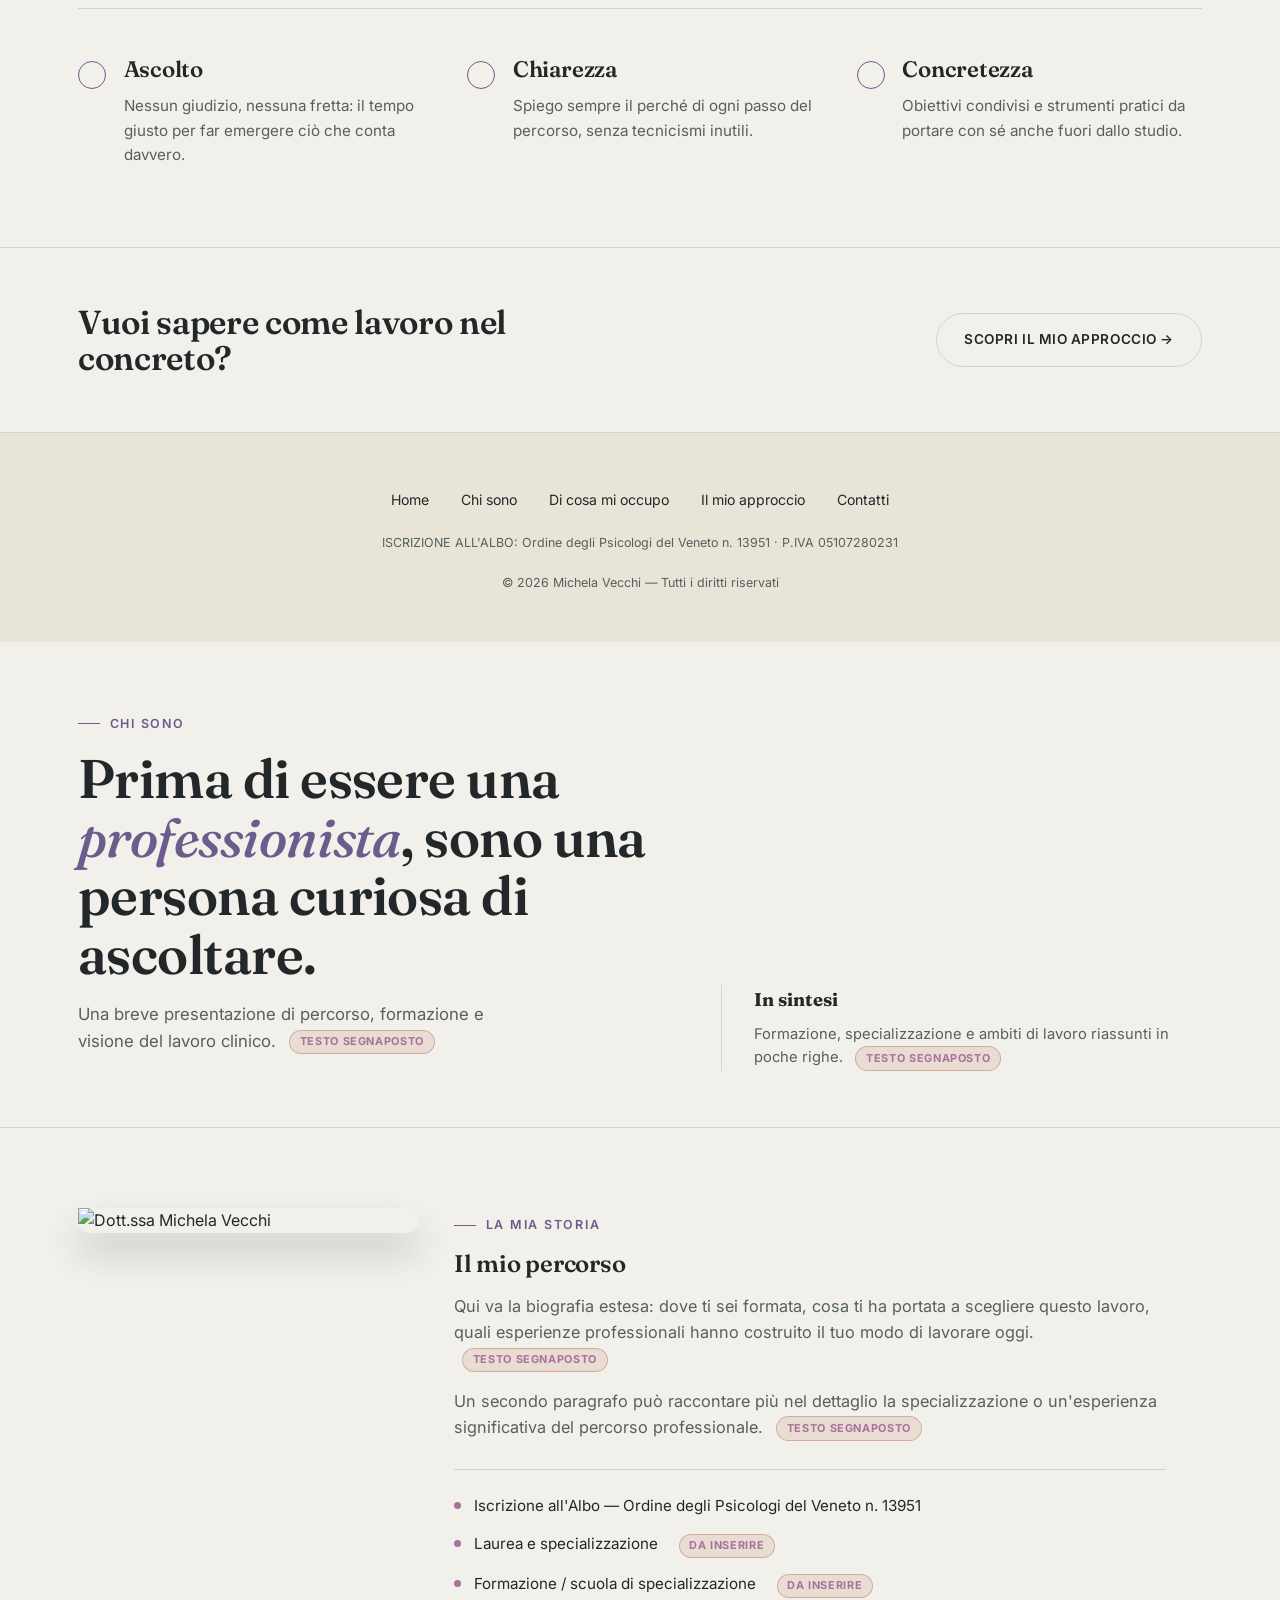
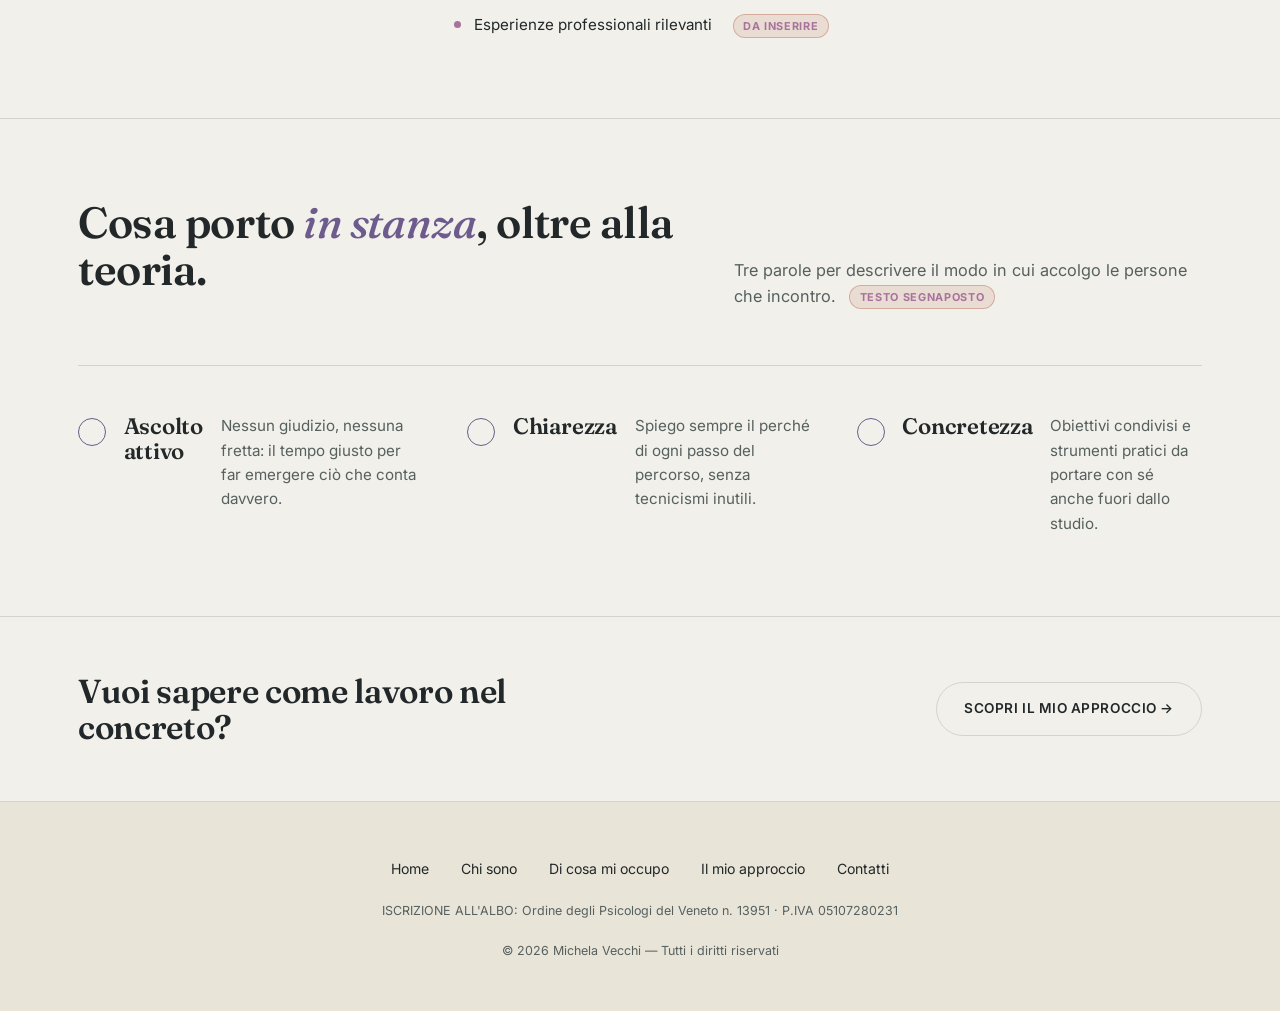
==== commit 9f4e7d46: "Update profession description in chi-sono.html" ====
--- a/chi-sono.html
+++ b/chi-sono.html
@@ -46,7 +46,7 @@
         <span class="eyebrow">Chi sono</span>
         <h1>Prima di essere una <em class="accent-word">professionista</em>, sono una persona interessata ad ascoltare.</h1>
         <p class="page-hero__lede">
-          Specializzata in terapia cognitivo-comportamentale
+          Psicoterapeuta specializzata in terapia cognitivo-comportamentale
         </p>
       </div>
       <div class="page-hero__aside">
@@ -85,7 +85,7 @@
           <li>Iscrizione all'Albo — Ordine degli Psicologi del Veneto n. 13951</li>
           <li>Laurea Triennale in Scienze e Tecniche Psicologiche (Psicologia dello Sviluppo, della Personalità e delle Relazioni Interpersonali)</li>
           <li>Laurea Magistrale in Psicologia Clinico-Dinamica</li>
-          <li>Studentessa presso la Scuola di Specializzazione in Psicoterapia Cognitiva (APC - Verona) <span class="placeholder-flag">da inserire</span></li>
+          <li>Studentessa presso la Scuola di Specializzazione in Psicoterapia Cognitiva (APC - Verona)</li>
           <li>Attività di formazione presso la Casa di Cura Villa Santa Chiara e l'Ospedale Santa Giuliana</li>
         </ul>
       </div>
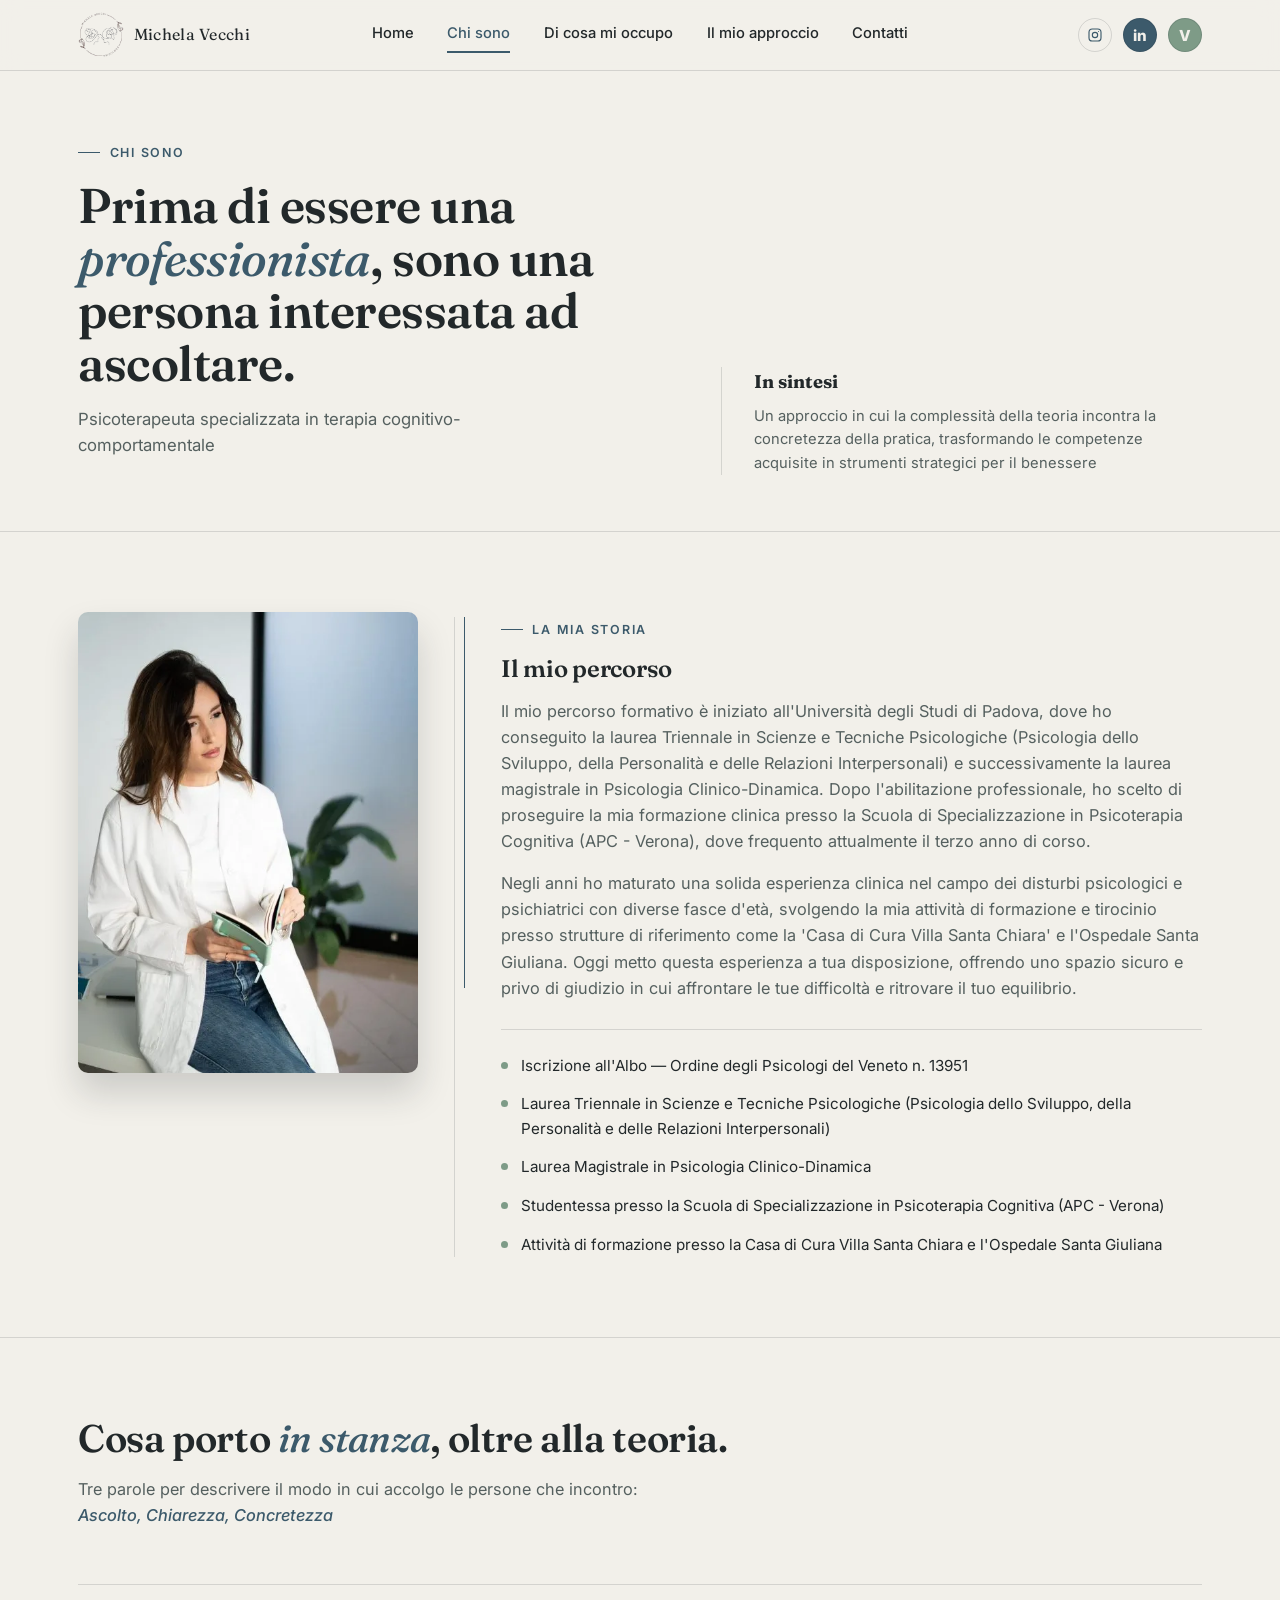
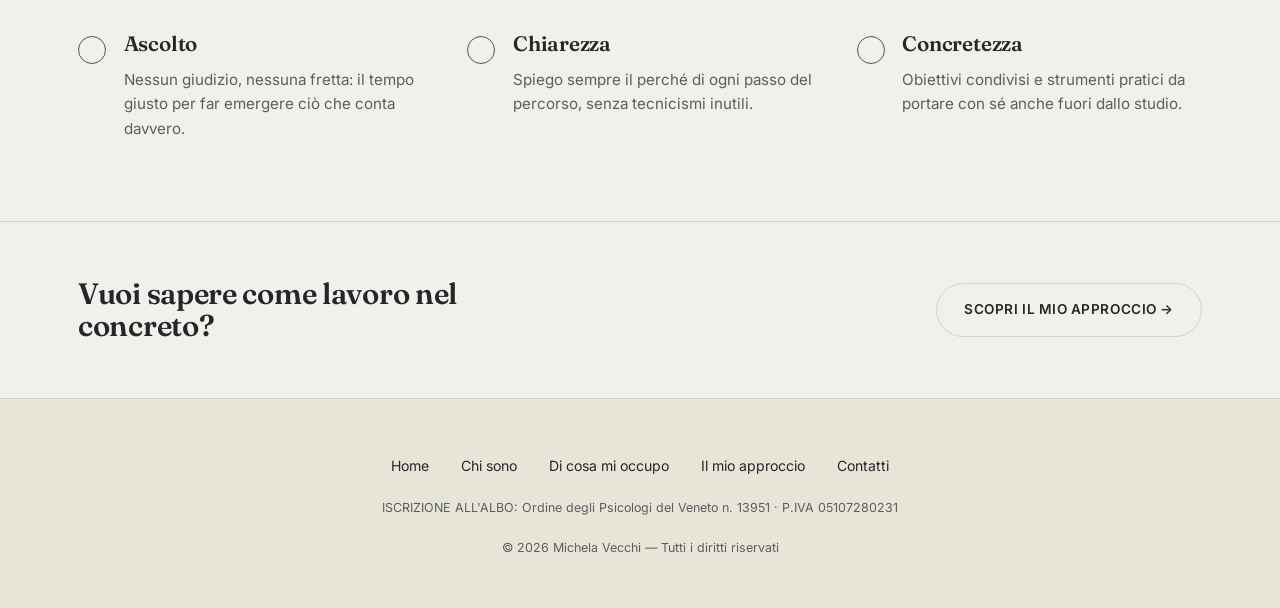
==== commit be88adfd: "Refine text in chi-sono.html for clarity Updated text for clarity and consistency in the biography s" ====
--- a/chi-sono.html
+++ b/chi-sono.html
@@ -51,7 +51,7 @@
       </div>
       <div class="page-hero__aside">
         <strong>In sintesi</strong>
-        <p style="margin:0;">Un approccio in cui la complessità della teoria incontra la concretezza della pratica, 
+        <p style="margin:0;">Un approccio in cui la complessità della teoria incontra la concretezza della pratica,
           trasformando le competenze acquisite in strumenti strategici per il benessere</p>
       </div>
     </div>
@@ -65,20 +65,20 @@
         <span class="eyebrow">La mia storia</span>
         <h2>Il mio percorso</h2>
         <p>
-          Il mio percorso formativo è iniziato all’Università degli Studi di Padova, dove ho conseguito la laurea Triennale in 
-          Scienze e Tecniche Psicologiche (Psicologia dello Sviluppo, della Personalità e delle Relazioni Interpersonali) e 
+          Il mio percorso formativo è iniziato all'Università degli Studi di Padova, dove ho conseguito la laurea Triennale in
+          Scienze e Tecniche Psicologiche (Psicologia dello Sviluppo, della Personalità e delle Relazioni Interpersonali) e
           successivamente la laurea magistrale in Psicologia Clinico-Dinamica.
-          
-          Dopo l'abilitazione professionale, ho scelto di proseguire la mia formazione clinica presso la Scuola di Specializzazione 
-          in Psicoterapia Cognitiva (APC - Verona), 
+
+          Dopo l'abilitazione professionale, ho scelto di proseguire la mia formazione clinica presso la Scuola di Specializzazione
+          in Psicoterapia Cognitiva (APC - Verona),
           dove frequento attualmente il terzo anno di corso.
         </p>
         <p>
-          Negli anni ho maturato una solida esperienza clinica nel campo dei disturbi psicologici e psichiatrici con diverse fasce d’età, 
-          svolgendo la mia attività di formazione e tirocinio presso strutture di riferimento come la 'Casa di Cura Villa Santa Chiara' e 
+          Negli anni ho maturato una solida esperienza clinica nel campo dei disturbi psicologici e psichiatrici con diverse fasce d'età,
+          svolgendo la mia attività di formazione e tirocinio presso strutture di riferimento come la 'Casa di Cura Villa Santa Chiara' e
           l'Ospedale Santa Giuliana.
 
-          Oggi metto questa esperienza a tua disposizione, offrendo uno spazio sicuro e privo di giudizio in cui affrontare le tue difficoltà 
+          Oggi metto questa esperienza a tua disposizione, offrendo uno spazio sicuro e privo di giudizio in cui affrontare le tue difficoltà
           e ritrovare il tuo equilibrio.
         </p>
         <ul class="bio__facts">
@@ -97,8 +97,8 @@
       <div class="values__intro">
         <h2>Cosa porto <em class="accent-word">in stanza</em>, oltre alla teoria.</h2>
         <p>
-          Tre parole per descrivere il modo in cui accolgo le persone che incontro: 
-          <em class="accent-word"> Ascolto, Chiarezza, Concretezza </em>
+          Tre parole per descrivere il modo in cui accolgo le persone che incontro:
+          <em class="accent-word">Ascolto, Chiarezza, Concretezza</em>
         </p>
       </div>
       <div class="values__grid">
@@ -153,111 +153,4 @@
 </footer>
 
 </body>
-</html>    </div>
-  </div>
-</header>
-
-<main>
-
-  <section class="page-hero">
-    <div class="container page-hero__grid">
-      <div>
-        <span class="eyebrow">Chi sono</span>
-        <h1>Prima di essere una <em class="accent-word">professionista</em>, sono una persona curiosa di ascoltare.</h1>
-        <p class="page-hero__lede">
-          Una breve presentazione di percorso, formazione e visione del lavoro clinico.
-          <span class="placeholder-flag">testo segnaposto</span>
-        </p>
-      </div>
-      <div class="page-hero__aside">
-        <strong>In sintesi</strong>
-        <p style="margin:0;">Formazione, specializzazione e ambiti di lavoro riassunti in poche righe.
-        <span class="placeholder-flag">testo segnaposto</span></p>
-      </div>
-    </div>
-  </section>
-
-  <section class="bio">
-    <div class="container bio__grid">
-      <div class="bio__photo">
-        <img src="https://michelavecchipsicologa.it/wp-content/uploads/2026/07/FotoHomeWeb-e1784057821929-768x1340.png" alt="Dott.ssa Michela Vecchi">
-      </div>
-      <div class="bio__col">
-        <span class="eyebrow">La mia storia</span>
-        <h2>Il mio percorso</h2>
-        <p>
-          Qui va la biografia estesa: dove ti sei formata, cosa ti ha portata a scegliere questo lavoro,
-          quali esperienze professionali hanno costruito il tuo modo di lavorare oggi.
-          <span class="placeholder-flag">testo segnaposto</span>
-        </p>
-        <p>
-          Un secondo paragrafo può raccontare più nel dettaglio la specializzazione o un'esperienza
-          significativa del percorso professionale.
-          <span class="placeholder-flag">testo segnaposto</span>
-        </p>
-        <ul class="bio__facts">
-          <li>Iscrizione all'Albo — Ordine degli Psicologi del Veneto n. 13951</li>
-          <li>Laurea e specializzazione <span class="placeholder-flag">da inserire</span></li>
-          <li>Formazione / scuola di specializzazione <span class="placeholder-flag">da inserire</span></li>
-          <li>Esperienze professionali rilevanti <span class="placeholder-flag">da inserire</span></li>
-        </ul>
-      </div>
-    </div>
-  </section>
-
-  <section class="values">
-    <div class="container">
-      <div class="values__intro">
-        <h2>Cosa porto <em class="accent-word">in stanza</em>, oltre alla teoria.</h2>
-        <p>
-          Tre parole per descrivere il modo in cui accolgo le persone che incontro.
-          <span class="placeholder-flag">testo segnaposto</span>
-        </p>
-      </div>
-      <div class="values__grid">
-        <div class="value-card">
-          <div class="value-card__ring" aria-hidden="true"></div>
-          <h3>Ascolto attivo</h3>
-          <p>Nessun giudizio, nessuna fretta: il tempo giusto per far emergere ciò che conta davvero.</p>
-        </div>
-        <div class="value-card">
-          <div class="value-card__ring" aria-hidden="true"></div>
-          <h3>Chiarezza</h3>
-          <p>Spiego sempre il perché di ogni passo del percorso, senza tecnicismi inutili.</p>
-        </div>
-        <div class="value-card">
-          <div class="value-card__ring" aria-hidden="true"></div>
-          <h3>Concretezza</h3>
-          <p>Obiettivi condivisi e strumenti pratici da portare con sé anche fuori dallo studio.</p>
-        </div>
-      </div>
-    </div>
-  </section>
-
-  <section class="cta-banner">
-    <div class="container cta-banner__row">
-      <h2>Vuoi sapere come lavoro nel concreto?</h2>
-      <a class="btn btn--ghost" href="il-mio-approccio.html">Scopri il mio approccio →</a>
-    </div>
-  </section>
-
-</main>
-
-<footer class="site-footer">
-  <div class="container">
-    <nav class="footer-nav" aria-label="Menu footer">
-      <a href="index.html">Home</a>
-      <a href="chi-sono.html">Chi sono</a>
-      <a href="di-cosa-mi-occupo.html">Di cosa mi occupo</a>
-      <a href="il-mio-approccio.html">Il mio approccio</a>
-      <a href="contatti.html">Contatti</a>
-    </nav>
-    <div class="footer-legal">
-      <p>ISCRIZIONE ALL'ALBO: Ordine degli Psicologi del Veneto n. 13951 · P.IVA 05107280231</p>
-      <p>© 2026 Michela Vecchi — Tutti i diritti riservati</p>
-    </div>
-  </div>
-</footer>
-
-</body>
 </html>
--- a/styles.css
+++ b/styles.css
@@ -8,9 +8,10 @@
   --bg-alt: #E9E4D8;
   --ink: #22282A;
   --ink-soft: #55605F;
-  --accent: #6C5B8C;      /* lilla profondo: chiarezza, nuovo sguardo */
-  --accent-soft: #CBB8DA;
-  --terracotta: #A8729C;  /* lilla-malva, accento caldo, uso mirato */
+  --accent: #3C5A6B;      /* blu-petrolio: chiarezza, nuovo sguardo */
+  --accent-soft: #A9C0C9;
+  --terracotta: #7E9B87;  /* verde salvia, secondo accento, uso mirato */
+  --lilac-pale: #EDE3F3;  /* lilla tenue: solo sezione "Restiamo in contatto" */
   --dark: #1B2A2E;
   --dark-text: #F2F0EA;
   --line: rgba(34,40,42,0.14);
@@ -91,7 +92,7 @@
   border: 1px solid var(--accent);
   transition: transform .18s ease, background .18s ease;
 }
-.btn:hover { background: #55446F; transform: translateY(-1px); }
+.btn:hover { background: #2f4855; transform: translateY(-1px); }
 .btn--ghost {
   background: transparent;
   color: var(--ink);
@@ -99,7 +100,7 @@
 }
 .btn--ghost:hover { background: var(--ink); color: var(--bg); border-color: var(--ink); }
 .btn--on-dark { background: var(--terracotta); border-color: var(--terracotta); }
-.btn--on-dark:hover { background: #86577B; }
+.btn--on-dark:hover { background: #5F7864; }
 
 /* ---------- Header ---------- */
 .site-header {
@@ -184,9 +185,9 @@
   border-radius: 9px;
   color: var(--bg) !important;
 }
-.social--filled:hover { background: #55446F; border-color: #55446F; }
+.social--filled:hover { background: #2f4855; border-color: #2f4855; }
 .social--filled-alt { background: var(--terracotta); border-color: var(--terracotta); }
-.social--filled-alt:hover { background: #86577B; border-color: #86577B; }
+.social--filled-alt:hover { background: #5F7864; border-color: #5F7864; }
 .socials__glyph--linkedin {
   font-family: var(--sans);
   font-style: normal;
@@ -232,7 +233,7 @@
 }
 
 .hero__title {
-  font-size: clamp(2.6rem, 5vw, 4rem);
+  font-size: clamp(2.4rem, 4.6vw, 3.6rem);
   color: var(--ink);
 }
 .hero__lede {
@@ -290,7 +291,7 @@
   pointer-events: none;
   white-space: nowrap;
 }
-.split__col h2 { font-size: clamp(1.9rem, 3vw, 2.6rem); position: relative; z-index: 1; }
+.split__col h2 { font-size: clamp(1.75rem, 2.8vw, 2.35rem); position: relative; z-index: 1; }
 .split__col p { font-size: 1.02rem; position: relative; z-index: 1; }
 .split__note {
   display: flex;
@@ -308,14 +309,10 @@
 /* ---------- Three-up value section ---------- */
 .values { padding: 5rem 0; }
 .values__intro {
-  display: grid;
-  grid-template-columns: 1.3fr 1fr;
-  gap: 3rem;
   margin-bottom: 3.5rem;
-  align-items: end;
-}
-.values__intro h2 { font-size: clamp(2rem, 3.4vw, 2.8rem); }
-.values__intro p { font-size: 1.02rem; margin: 0; }
+}
+.values__intro h2 { font-size: clamp(1.8rem, 3vw, 2.4rem); max-width: 40ch; }
+.values__intro p { font-size: 1.02rem; margin: .75rem 0 0; max-width: 60ch; }
 .values__grid {
   display: grid;
   grid-template-columns: repeat(3, 1fr);
@@ -336,7 +333,7 @@
   margin-top: .2rem;
 }
 .value-card__body { min-width: 0; }
-.value-card h3 { font-size: 1.4rem; margin-bottom: .8rem; }
+.value-card h3 { font-size: 1.3rem; margin-bottom: .8rem; }
 .value-card p { font-size: .95rem; margin: 0; }
 
 /* ---------- CTA banner ---------- */
@@ -352,26 +349,24 @@
   gap: 2rem;
   flex-wrap: wrap;
 }
-.cta-banner h2 { font-size: clamp(1.6rem, 2.6vw, 2.1rem); margin: 0; max-width: 26ch; }
+.cta-banner h2 { font-size: clamp(1.45rem, 2.3vw, 1.9rem); margin: 0; max-width: 26ch; }
 
 /* ---------- Contact / dark section ---------- */
 .contact {
-  background: var(--dark);
-  color: var(--dark-text);
+  background: var(--lilac-pale);
+  color: var(--ink);
   padding: 5.5rem 0 4rem;
 }
-.contact .eyebrow { color: var(--accent-soft); }
-.contact .eyebrow::before { background: var(--accent-soft); }
 .contact__title {
-  font-size: clamp(2.6rem, 5vw, 3.6rem);
+  font-size: clamp(2.35rem, 4.5vw, 3.25rem);
   text-align: center;
-  color: var(--dark-text);
+  color: var(--ink);
 }
 .contact__lede {
   text-align: center;
   max-width: 46ch;
   margin: 0 auto 3.5rem;
-  color: rgba(242,240,234,0.72);
+  color: rgba(34,40,42,0.68);
   font-size: 1.02rem;
 }
 .contact__info {
@@ -386,10 +381,10 @@
   font-size: .75rem;
   letter-spacing: .12em;
   text-transform: uppercase;
-  color: var(--accent-soft);
+  color: var(--accent);
   margin-bottom: .7rem;
 }
-.contact__info p { color: var(--dark-text); margin: 0; opacity: .92; }
+.contact__info p { color: var(--ink-soft); margin: 0; }
 
 .contact-form {
   max-width: 760px;
@@ -404,20 +399,20 @@
   font-size: .72rem;
   text-transform: uppercase;
   letter-spacing: .1em;
-  color: var(--accent-soft);
+  color: var(--accent);
 }
 .field input, .field textarea {
   background: transparent;
   border: none;
-  border-bottom: 1px solid rgba(242,240,234,0.3);
-  color: var(--dark-text);
+  border-bottom: 1px solid rgba(34,40,42,0.25);
+  color: var(--ink);
   font-family: var(--sans);
   font-size: 1rem;
   padding: .5rem 0;
   resize: vertical;
 }
-.field input::placeholder, .field textarea::placeholder { color: rgba(242,240,234,0.35); }
-.field input:focus, .field textarea:focus { outline: none; border-color: var(--accent-soft); }
+.field input::placeholder, .field textarea::placeholder { color: rgba(34,40,42,0.4); }
+.field input:focus, .field textarea:focus { outline: none; border-color: var(--accent); }
 
 .consent {
   grid-column: 1 / -1;
@@ -425,9 +420,9 @@
   gap: .7rem;
   align-items: flex-start;
   font-size: .82rem;
-  color: rgba(242,240,234,0.65);
-}
-.consent a { color: var(--accent-soft); text-decoration: underline; }
+  color: rgba(34,40,42,0.62);
+}
+.consent a { color: var(--accent); text-decoration: underline; }
 .consent input { margin-top: .25rem; }
 
 .contact-form .btn { grid-column: 1 / -1; justify-self: start; margin-top: .5rem; }
@@ -510,9 +505,9 @@
   font-weight: 700;
   letter-spacing: .06em;
   text-transform: uppercase;
-  background: rgba(181,101,75,0.14);
+  background: rgba(126,155,135,0.16);
   color: var(--terracotta);
-  border: 1px solid rgba(181,101,75,0.4);
+  border: 1px solid rgba(126,155,135,0.4);
   border-radius: 999px;
   padding: .15rem .6rem;
   margin-left: .5rem;
@@ -530,7 +525,7 @@
   gap: 3.5rem;
   align-items: end;
 }
-.page-hero h1 { font-size: clamp(2.4rem, 4.5vw, 3.4rem); }
+.page-hero h1 { font-size: clamp(2.2rem, 4vw, 3.05rem); }
 .page-hero__lede { font-size: 1.05rem; max-width: 40ch; }
 .page-hero__aside {
   border-left: 1px solid var(--line);
@@ -614,7 +609,7 @@
   font-style: italic;
   color: var(--accent);
 }
-.service-card h3 { font-size: 1.35rem; margin-bottom: .6rem; }
+.service-card h3 { font-size: 1.25rem; margin-bottom: .6rem; }
 .service-card p { font-size: .95rem; margin-bottom: 0; }
 .service-card__tag {
   position: absolute;
@@ -645,7 +640,7 @@
   color: var(--accent-soft);
   line-height: 1;
 }
-.step h3 { font-size: 1.5rem; margin-bottom: .6rem; }
+.step h3 { font-size: 1.4rem; margin-bottom: .6rem; }
 .step p { font-size: 1rem; margin: 0; max-width: 56ch; }
 
 /* FAQ */
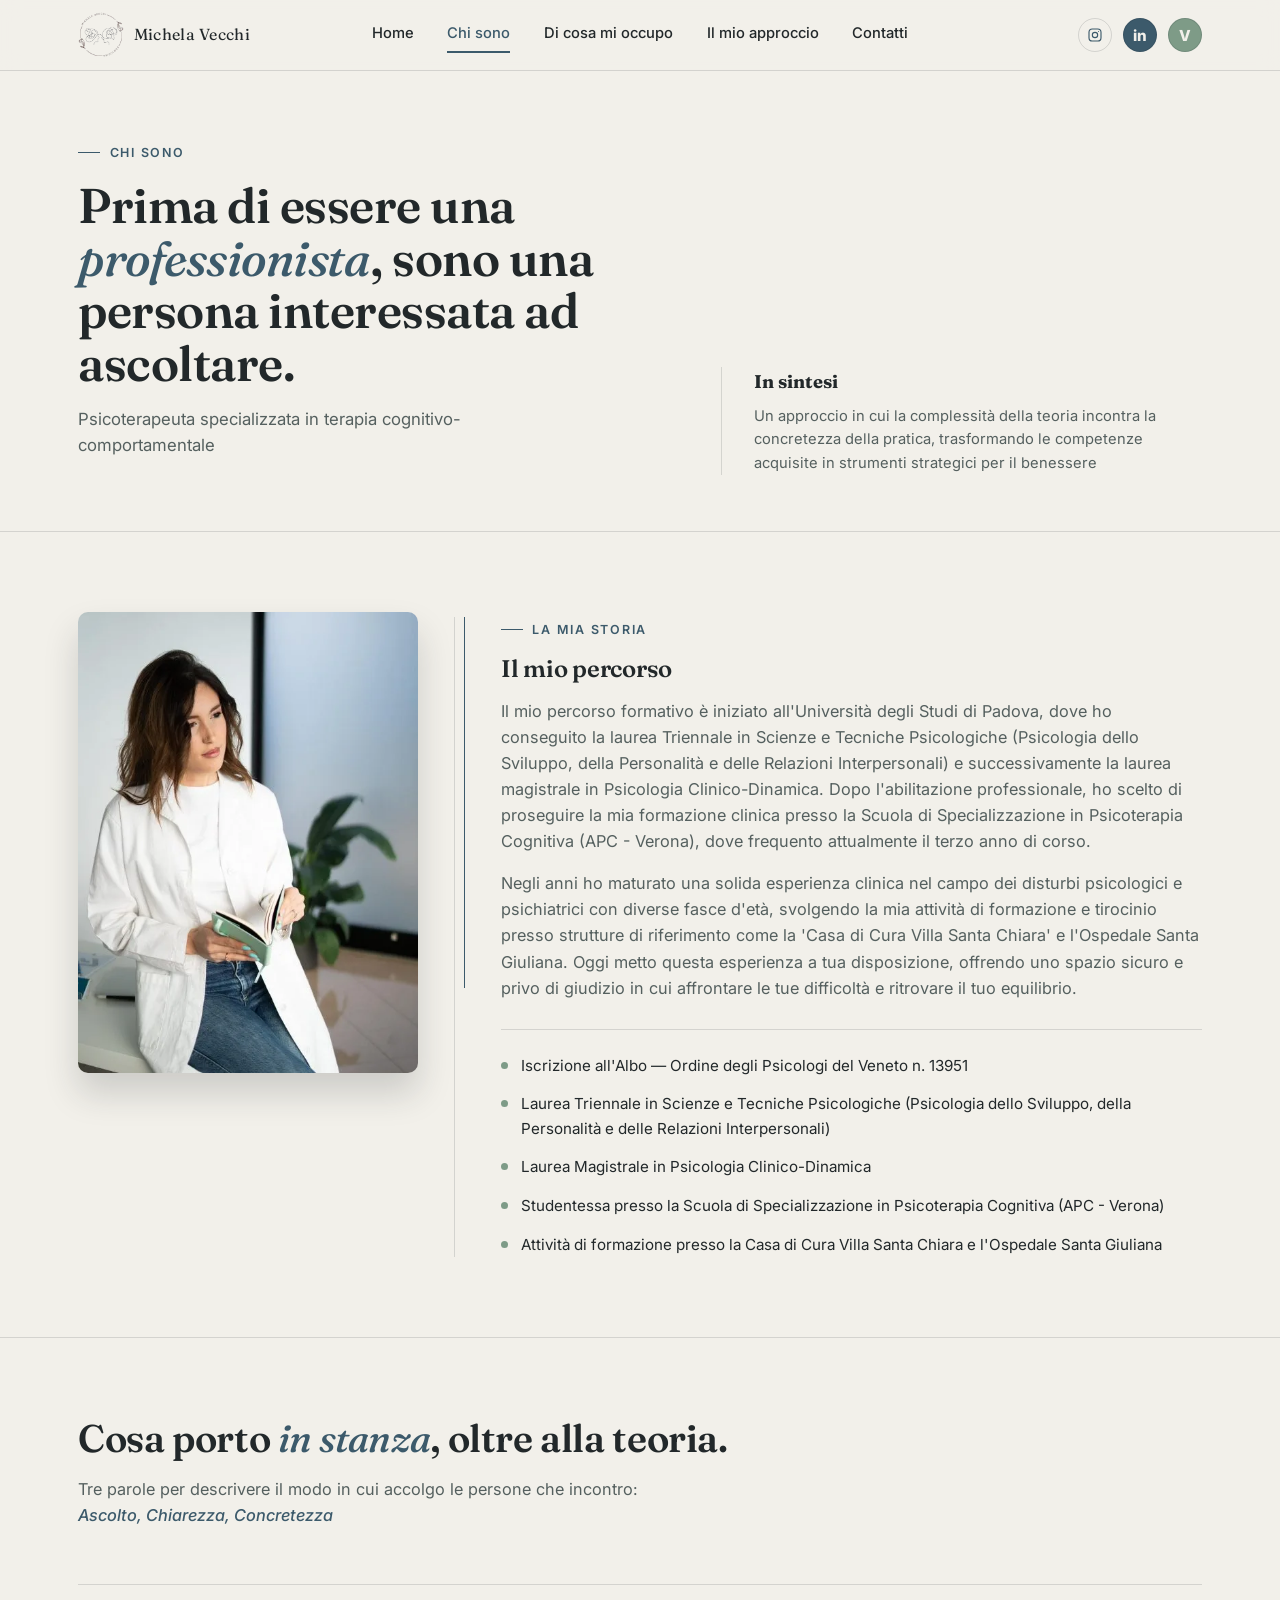
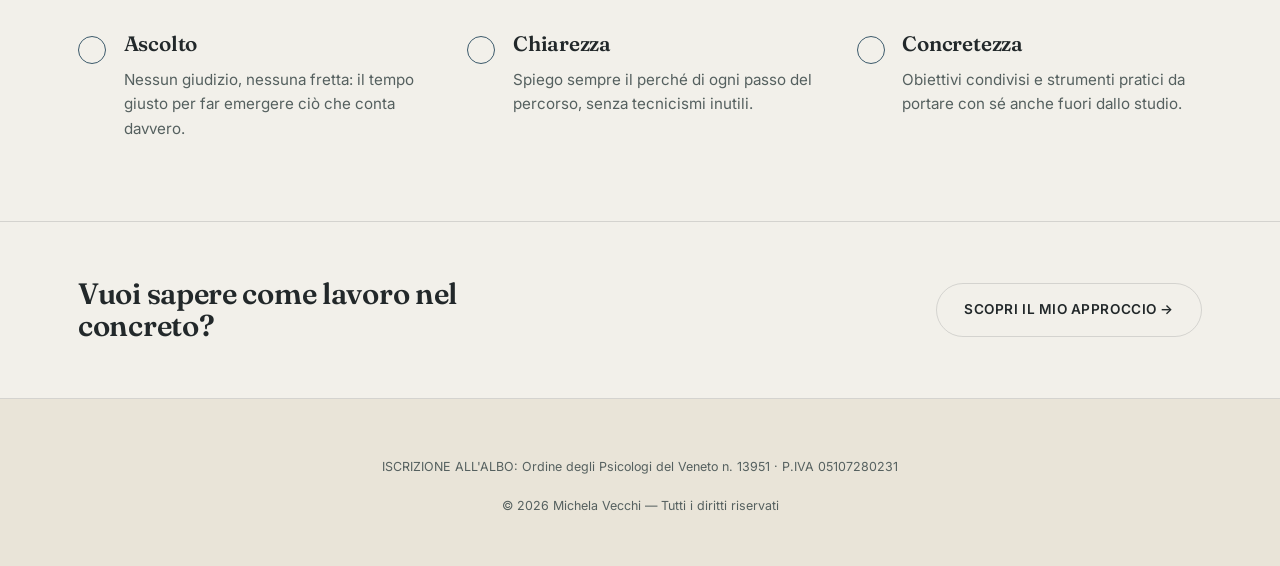
==== commit 839443ce: "new version" ====
--- a/chi-sono.html
+++ b/chi-sono.html
@@ -17,14 +17,26 @@
       <img class="logo__badge" src="img/logo.png" alt="Logo Michela Vecchi Psicologa">
       Michela Vecchi
     </a>
-    <nav class="main-nav" aria-label="Menu principale">
+    <nav class="main-nav" id="siteNav" aria-label="Menu principale">
       <a href="index.html">Home</a>
       <a href="chi-sono.html" aria-current="page">Chi sono</a>
       <a href="di-cosa-mi-occupo.html">Di cosa mi occupo</a>
       <a href="il-mio-approccio.html">Il mio approccio</a>
       <a href="contatti.html">Contatti</a>
+      <div class="socials socials--in-nav">
+        <a href="https://www.instagram.com/michelavecchi.psicologa" aria-label="Instagram" target="_blank" rel="noopener">
+          <svg viewBox="0 0 24 24" fill="none" stroke="currentColor" stroke-width="1.7" stroke-linecap="round" stroke-linejoin="round"><rect x="3" y="3" width="18" height="18" rx="5"></rect><circle cx="12" cy="12" r="4"></circle><circle cx="17.3" cy="6.7" r="0.8" fill="currentColor" stroke="none"></circle></svg>
+        </a>
+        <a href="https://www.linkedin.com/in/michela-vecchi-b958012a8/" aria-label="LinkedIn" class="social--filled" target="_blank" rel="noopener">
+          <span class="socials__glyph socials__glyph--linkedin">in</span>
+        </a>
+        <a href="https://www.valpomed.it/" aria-label="ValpoMed" class="social--filled social--filled-alt" target="_blank" rel="noopener">
+          <span class="socials__glyph socials__glyph--linkedin">V</span>
+        </a>
+      </div>
     </nav>
-    <div class="socials">
+    <div class="header-actions">
+      <div class="socials">
       <a href="https://www.instagram.com/michelavecchi.psicologa" aria-label="Instagram" target="_blank" rel="noopener">
         <svg viewBox="0 0 24 24" fill="none" stroke="currentColor" stroke-width="1.7" stroke-linecap="round" stroke-linejoin="round"><rect x="3" y="3" width="18" height="18" rx="5"></rect><circle cx="12" cy="12" r="4"></circle><circle cx="17.3" cy="6.7" r="0.8" fill="currentColor" stroke="none"></circle></svg>
       </a>
@@ -34,6 +46,10 @@
       <a href="https://www.valpomed.it/" aria-label="ValpoMed" class="social--filled social--filled-alt" target="_blank" rel="noopener">
         <span class="socials__glyph socials__glyph--linkedin">V</span>
       </a>
+      </div>
+      <button class="nav-toggle" aria-label="Apri il menu" aria-expanded="false" aria-controls="siteNav">
+        <span></span><span></span><span></span>
+      </button>
     </div>
   </div>
 </header>
@@ -138,13 +154,6 @@
 
 <footer class="site-footer">
   <div class="container">
-    <nav class="footer-nav" aria-label="Menu footer">
-      <a href="index.html">Home</a>
-      <a href="chi-sono.html">Chi sono</a>
-      <a href="di-cosa-mi-occupo.html">Di cosa mi occupo</a>
-      <a href="il-mio-approccio.html">Il mio approccio</a>
-      <a href="contatti.html">Contatti</a>
-    </nav>
     <div class="footer-legal">
       <p>ISCRIZIONE ALL'ALBO: Ordine degli Psicologi del Veneto n. 13951 · P.IVA 05107280231</p>
       <p>© 2026 Michela Vecchi — Tutti i diritti riservati</p>
@@ -152,5 +161,6 @@
   </div>
 </footer>
 
+<script src="script.js" defer></script>
 </body>
 </html>
--- a/styles.css
+++ b/styles.css
@@ -11,7 +11,7 @@
   --accent: #3C5A6B;      /* blu-petrolio: chiarezza, nuovo sguardo */
   --accent-soft: #A9C0C9;
   --terracotta: #7E9B87;  /* verde salvia, secondo accento, uso mirato */
-  --lilac-pale: #EDE3F3;  /* lilla tenue: solo sezione "Restiamo in contatto" */
+  --lilac-pale: #E6ECE5;  /* salvia tenue: solo sezione "Restiamo in contatto" */
   --dark: #1B2A2E;
   --dark-text: #F2F0EA;
   --line: rgba(34,40,42,0.14);
@@ -156,9 +156,14 @@
 .main-nav a[aria-current="page"],
 .main-nav a:hover { border-color: var(--accent); color: var(--accent); }
 
-.socials {
+.header-actions {
   position: absolute;
   right: 1.75rem;
+  display: flex;
+  align-items: center;
+  gap: .9rem;
+}
+.socials {
   display: flex;
   gap: .7rem;
 }
@@ -178,6 +183,22 @@
   line-height: 1;
 }
 .socials a:hover { background: var(--accent); border-color: var(--accent); color: var(--bg); }
+
+.nav-toggle {
+  display: none;
+  width: 34px; height: 34px;
+  border: 1px solid var(--line);
+  border-radius: 50%;
+  background: transparent;
+  flex-direction: column;
+  align-items: center;
+  justify-content: center;
+  gap: 4px;
+  cursor: pointer;
+  flex-shrink: 0;
+}
+.nav-toggle span { display: block; width: 15px; height: 2px; background: var(--terracotta); border-radius: 1px; }
+.socials--in-nav { display: none; }
 
 .social--filled {
   background: var(--accent);
@@ -675,8 +696,26 @@
 @media (max-width: 900px) {
   .site-header__row { flex-wrap: wrap; }
   .main-nav { display: none; }
-  .logo, .socials { position: static; }
-  .site-header__row { justify-content: space-between; }
+  .logo, .header-actions { position: static; }
+  .site-header__row { justify-content: space-between; padding: .8rem 0; }
+  .header-actions .socials { display: none; }
+  .nav-toggle { display: flex; }
+  .site-header.nav-open .main-nav {
+    display: flex;
+    flex-direction: column;
+    width: 100%;
+    gap: 1rem;
+    padding: 1rem 1.75rem 1.5rem;
+    border-top: 1px solid var(--line);
+  }
+  .site-header.nav-open .main-nav a { font-size: 1.05rem; }
+  .site-header.nav-open .socials--in-nav {
+    display: flex;
+    gap: .9rem;
+    padding-top: 1rem;
+    margin-top: .25rem;
+    border-top: 1px solid var(--line);
+  }
   .sub-nav__row { justify-content: flex-start; padding: .6rem 1.75rem; }
 
   .hero__grid { grid-template-columns: 1fr; }
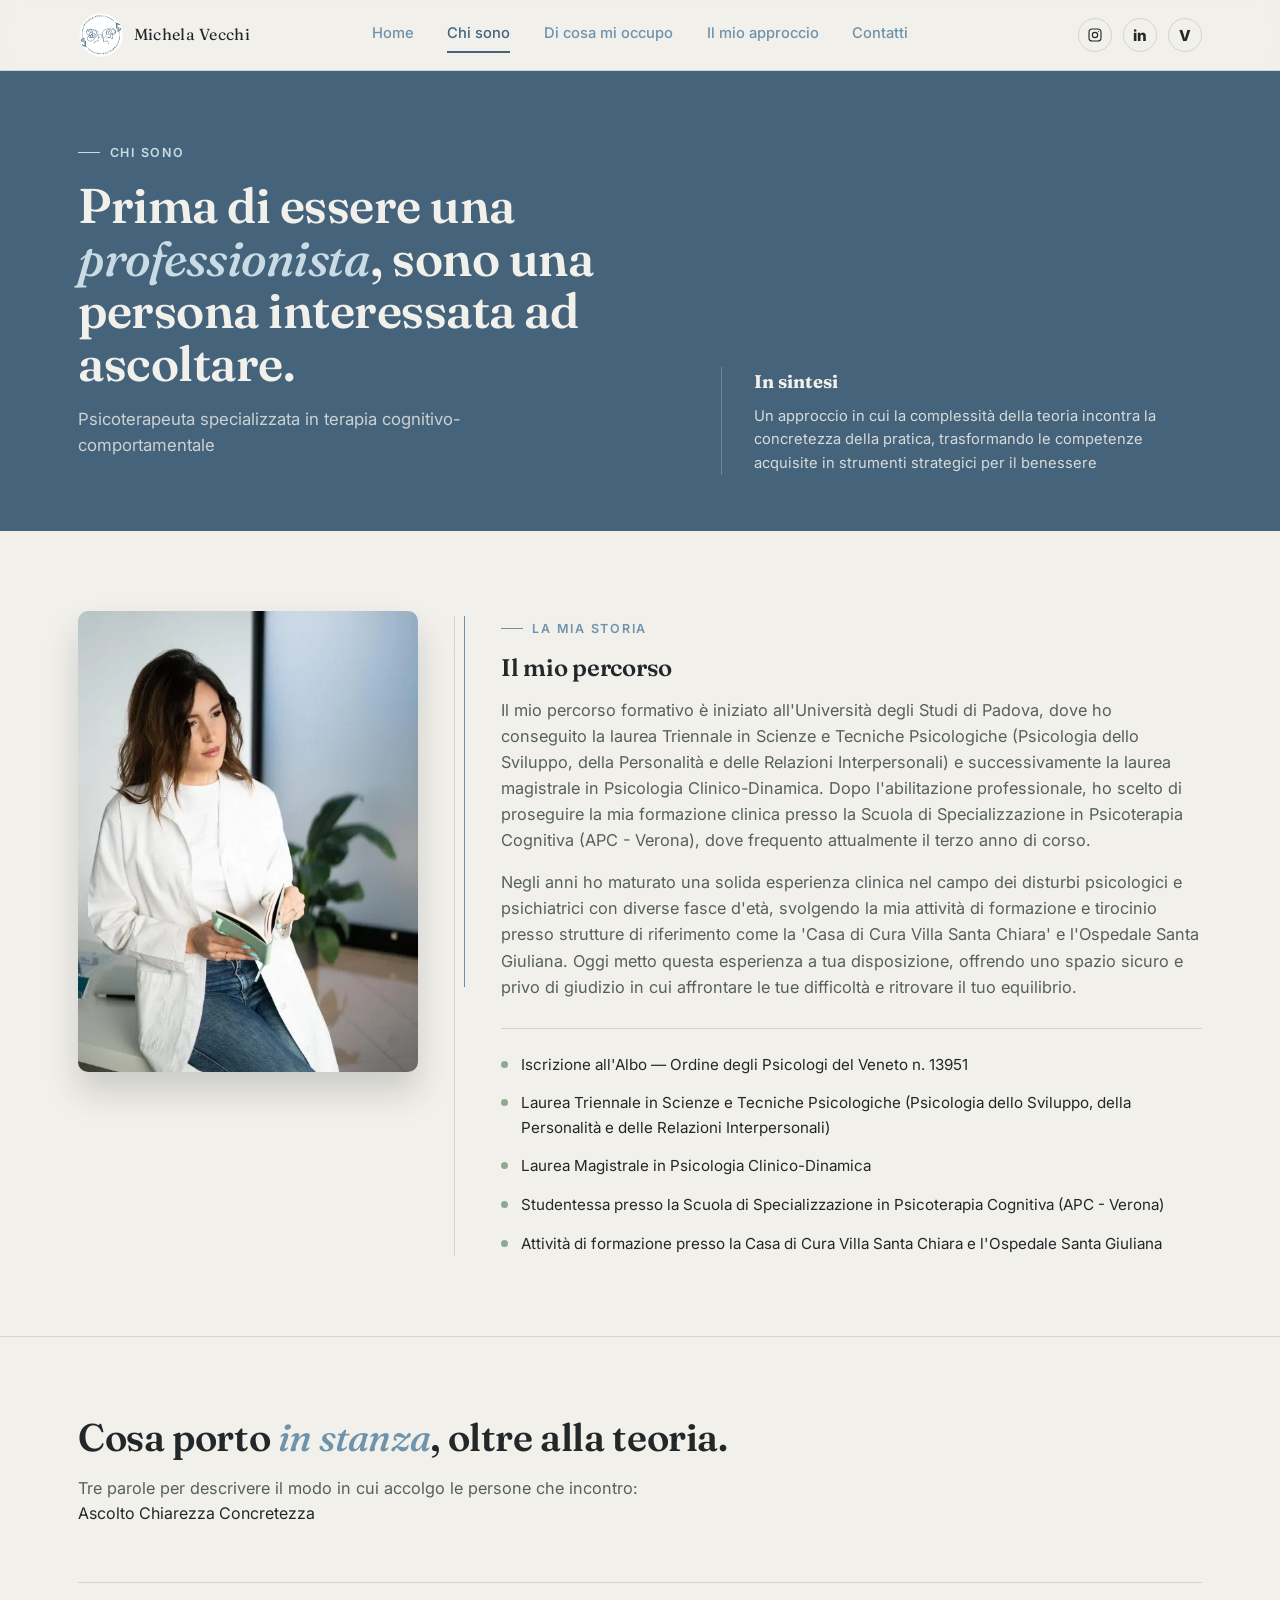
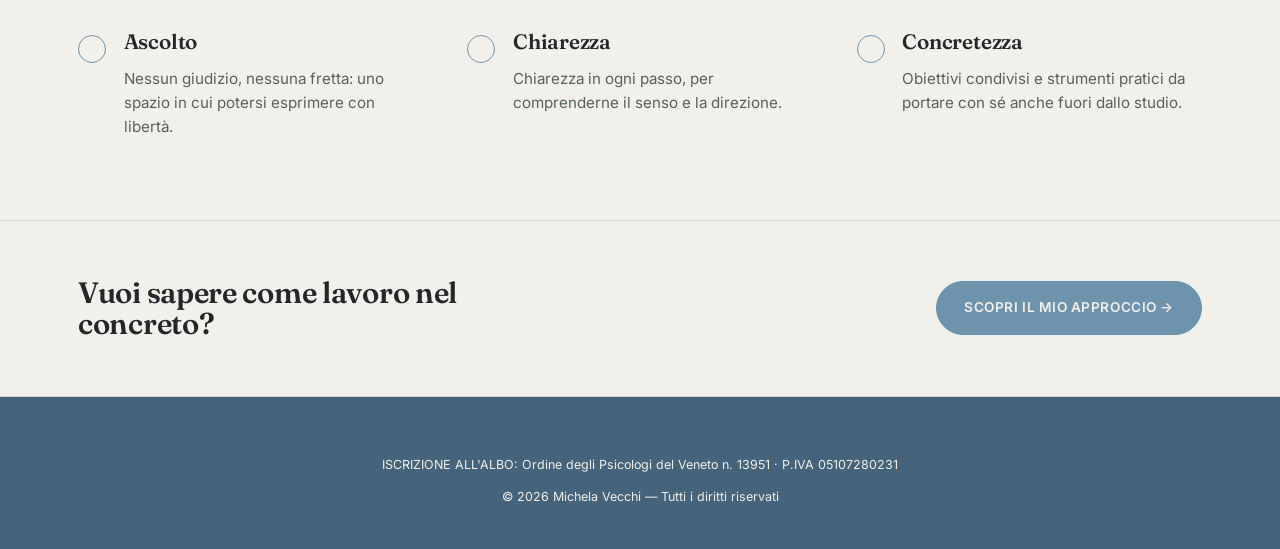
==== commit 5672c3d5: "Revise descriptions for values in chi-sono.html Updated descriptions for values in chi-sono.html to " ====
--- a/chi-sono.html
+++ b/chi-sono.html
@@ -113,23 +113,28 @@
       <div class="values__intro">
         <h2>Cosa porto <em class="accent-word">in stanza</em>, oltre alla teoria.</h2>
         <p>
-          Tre parole per descrivere il modo in cui accolgo le persone che incontro:
-          <em class="accent-word">Ascolto, Chiarezza, Concretezza</em>
-        </p>
+    Tre parole per descrivere il modo in cui accolgo le persone che incontro:
+  </p>
+  
+  <div class="values__keywords">
+    <span>Ascolto</span>
+    <span>Chiarezza</span>
+    <span>Concretezza</span>
+  </div>
       </div>
       <div class="values__grid">
         <div class="value-card">
           <div class="value-card__ring" aria-hidden="true"></div>
           <div class="value-card__body">
             <h3>Ascolto</h3>
-            <p>Nessun giudizio, nessuna fretta: il tempo giusto per far emergere ciò che conta davvero.</p>
+            <p>Nessun giudizio, nessuna fretta: uno spazio in cui potersi esprimere con libertà.</p>
           </div>
         </div>
         <div class="value-card">
           <div class="value-card__ring" aria-hidden="true"></div>
           <div class="value-card__body">
             <h3>Chiarezza</h3>
-            <p>Spiego sempre il perché di ogni passo del percorso, senza tecnicismi inutili.</p>
+            <p>Chiarezza in ogni passo, per comprenderne il senso e la direzione.</p>
           </div>
         </div>
         <div class="value-card">
--- a/styles.css
+++ b/styles.css
@@ -8,10 +8,11 @@
   --bg-alt: #E9E4D8;
   --ink: #22282A;
   --ink-soft: #55605F;
-  --accent: #3C5A6B;      /* blu-petrolio: chiarezza, nuovo sguardo */
-  --accent-soft: #A9C0C9;
-  --terracotta: #7E9B87;  /* verde salvia, secondo accento, uso mirato */
-  --lilac-pale: #E6ECE5;  /* salvia tenue: solo sezione "Restiamo in contatto" */
+  --accent: #6E93AC;      /* blu pastello: colore principale, prima sezione di ogni pagina */
+  --accent-dark: #45647C; /* blu scuro pastello: header e sezione finale di ogni pagina */
+  --accent-soft: #C9DCE6;
+  --terracotta: #8FA98F;  /* verde salvia, secondo accento, uso mirato */
+  --beige-section: #E7DFC9;  /* beige tenue: banner CTA prima della sezione finale */
   --dark: #1B2A2E;
   --dark-text: #F2F0EA;
   --line: rgba(34,40,42,0.14);
@@ -88,26 +89,24 @@
   padding: .95rem 1.7rem;
   border-radius: 999px;
   background: var(--accent);
-  color: var(--dark-text);
+  color: var(--bg);
   border: 1px solid var(--accent);
   transition: transform .18s ease, background .18s ease;
 }
-.btn:hover { background: #2f4855; transform: translateY(-1px); }
-.btn--ghost {
-  background: transparent;
-  color: var(--ink);
-  border: 1px solid var(--line);
-}
-.btn--ghost:hover { background: var(--ink); color: var(--bg); border-color: var(--ink); }
-.btn--on-dark { background: var(--terracotta); border-color: var(--terracotta); }
-.btn--on-dark:hover { background: #5F7864; }
+.btn:hover { background: var(--terracotta); color: var(--bg); border-color: var(--terracotta); transform: translateY(-1px); }
+.btn--ghost, .btn--on-dark {
+  background: var(--accent);
+  color: var(--bg);
+  border: 1px solid var(--accent);
+}
+.btn--ghost:hover, .btn--on-dark:hover { background: var(--terracotta); color: var(--bg); border-color: var(--terracotta); }
 
 /* ---------- Header ---------- */
 .site-header {
   position: sticky;
   top: 0;
   z-index: 40;
-  background: rgba(242,240,234,0.88);
+  background: rgba(242,240,234,0.94);
   backdrop-filter: blur(10px);
   border-bottom: 1px solid var(--line);
 }
@@ -128,6 +127,7 @@
   font-family: var(--serif);
   font-size: 1rem;
   letter-spacing: .02em;
+  color: var(--ink);
 }
 .logo__mark {
   width: 36px;
@@ -152,9 +152,10 @@
   font-weight: 500;
   padding: .3rem 0;
   border-bottom: 2px solid transparent;
+  color: var(--accent);
 }
 .main-nav a[aria-current="page"],
-.main-nav a:hover { border-color: var(--accent); color: var(--accent); }
+.main-nav a:hover { border-color: var(--accent-dark); color: var(--accent-dark); }
 
 .header-actions {
   position: absolute;
@@ -172,7 +173,7 @@
   border-radius: 50%;
   border: 1px solid var(--line);
   display: flex; align-items: center; justify-content: center;
-  color: var(--accent);
+  color: var(--ink);
   transition: background .18s ease, color .18s ease, border-color .18s ease;
 }
 .socials a svg { width: 16px; height: 16px; }
@@ -200,15 +201,6 @@
 .nav-toggle span { display: block; width: 15px; height: 2px; background: var(--terracotta); border-radius: 1px; }
 .socials--in-nav { display: none; }
 
-.social--filled {
-  background: var(--accent);
-  border-color: var(--accent);
-  border-radius: 9px;
-  color: var(--bg) !important;
-}
-.social--filled:hover { background: #2f4855; border-color: #2f4855; }
-.social--filled-alt { background: var(--terracotta); border-color: var(--terracotta); }
-.social--filled-alt:hover { background: #5F7864; border-color: #5F7864; }
 .socials__glyph--linkedin {
   font-family: var(--sans);
   font-style: normal;
@@ -230,67 +222,114 @@
 .sub-nav a { font-size: .8rem; color: var(--ink-soft); }
 .sub-nav a:hover { color: var(--accent); }
 
-/* ---------- Hero ---------- */
-.hero {
-  padding: 4.5rem 0 5rem;
-}
-.hero__grid {
-  display: grid;
-  grid-template-columns: minmax(280px, 420px) 1fr;
-  gap: 4rem;
-  align-items: center;
-}
-.hero__photo-wrap {
+/* ---------- Hero (split a due metà) ---------- */
+.hero-split {
+  display: grid;
+  grid-template-columns: 34% 66%;
+  align-items: stretch;
+}
+.hero-split__media {
+  background: var(--bg-alt);
   position: relative;
   display: flex;
+  align-items: center;
   justify-content: center;
-}
-.hero__photo {
-  width: auto;
-  max-width: 300px;
-  max-height: 58vh;
+  padding: 3rem;
+  overflow: hidden;
+  min-height: 560px;
+}
+.hero-split__shape-wrap {
+  position: relative;
+  width: 100%;
+  max-width: 340px;
+  aspect-ratio: 3 / 4;
+}
+.hero-split__blob {
+  position: absolute;
+  inset: 0;
+  background: var(--accent-dark);
+  opacity: .32;
+  border-radius: 42% 58% 58% 42% / 40% 44% 56% 60%;
+  z-index: 0;
+}
+.hero-split__blob-outline {
+  position: absolute;
+  inset: -14px;
+  border: 2px solid var(--ink);
+  border-radius: 42% 58% 58% 42% / 40% 44% 56% 60%;
+  z-index: 1;
+  opacity: .7;
+  transform: rotate(12deg);
+}
+.hero-split__photo {
+  position: absolute;
+  z-index: 2;
+  left: 50%;
+  top: 1%;
+  width: 78%;
+  transform: translateX(-50%);
   height: auto;
-  filter: drop-shadow(0 18px 20px rgba(34,40,42,0.22)) drop-shadow(0 4px 8px rgba(34,40,42,0.12));
-}
-
-.hero__title {
+  filter: drop-shadow(0 18px 24px rgba(34,40,42,0.22));
+}
+.hero-split__content {
+  background: var(--accent-dark);
+  color: var(--bg);
+  padding: 4rem 4rem 4rem 6.5rem;
+  display: flex;
+  flex-direction: column;
+  justify-content: center;
+}
+.hero-split__content .eyebrow,
+.hero-split__content .eyebrow::before { color: var(--accent-soft); }
+.hero-split__title {
   font-size: clamp(2.4rem, 4.6vw, 3.6rem);
-  color: var(--ink);
-}
-.hero__lede {
+  color: var(--bg);
+}
+.hero-split__title .accent-word { color: var(--accent-soft); }
+.hero-split__lede {
   font-family: var(--serif);
   font-size: 1.05rem;
   font-style: italic;
-  color: var(--ink-soft);
+  color: rgba(242,240,234,0.85);
   max-width: 34ch;
   margin-bottom: 1.75rem;
 }
-.hero__byline {
+.hero-split__content .btn {
+  background: var(--bg);
+  color: var(--accent-dark);
+  border-color: var(--bg);
+  align-self: flex-start;
+}
+.hero-split__byline {
   display: flex;
   align-items: center;
   gap: .9rem;
   padding-top: 1.5rem;
   margin-top: 1.5rem;
-  border-top: 1px solid var(--line);
-}
-.hero__badge {
+  border-top: 1px solid rgba(242,240,234,0.3);
+}
+.hero-split__badge {
   width: 46px; height: 46px;
   border-radius: 50%;
-  border: 1px solid var(--accent);
-  display: flex; align-items: center; justify-content: center;
+  padding: 4px;
   object-fit: contain;
-  padding: 4px;
   flex-shrink: 0;
 }
-.hero__byline strong { display: block; font-size: .95rem; letter-spacing: .02em; }
-.hero__byline span { font-size: .78rem; color: var(--ink-soft); text-transform: uppercase; letter-spacing: .08em; }
+.hero-split__byline strong { display: block; font-size: .95rem; letter-spacing: .02em; color: var(--bg); }
+.hero-split__byline span { font-size: .78rem; color: rgba(242,240,234,0.75); text-transform: uppercase; letter-spacing: .08em; }
+
+.hero-split__content .btn, .page-hero .btn, .contact:not(.contact--light) .btn {
+  background: var(--bg);
+  color: var(--accent-dark);
+  border-color: var(--bg);
+}
 
 /* ---------- Split content sections ---------- */
 .split {
   padding: 5rem 0;
   border-top: 1px solid var(--line);
 }
-.split--alt { background: var(--bg-alt); }
+.split--alt { background: var(--bg); }
 .split__grid {
   display: grid;
   grid-template-columns: 1fr 1fr;
@@ -326,6 +365,18 @@
   letter-spacing: .02em;
 }
 .split__note::before { content: "—"; color: var(--terracotta); }
+/* Home — sezione "Il mio approccio" */
+.split--home-approach {
+  border-bottom: 1px solid var(--line);
+}
+.split__closing {
+  margin-top: 2.5rem;
+
+  font-size: 1.02rem;
+  font-weight: 400;
+  line-height: 1.6;
+  color: var(--ink-soft);
+}
 
 /* ---------- Three-up value section ---------- */
 .values { padding: 5rem 0; }
@@ -360,6 +411,7 @@
 /* ---------- CTA banner ---------- */
 .cta-banner {
   padding: 3.5rem 0;
+  background: var(--bg);
   border-top: 1px solid var(--line);
   border-bottom: 1px solid var(--line);
 }
@@ -374,20 +426,61 @@
 
 /* ---------- Contact / dark section ---------- */
 .contact {
-  background: var(--lilac-pale);
+  background: var(--accent-dark);
+  color: var(--bg);
+  padding: 5.5rem 0 4rem;
+}
+.contact .eyebrow, .contact .eyebrow::before { color: var(--accent-soft); }
+.contact .eyebrow::before { background: var(--accent-soft); }
+.contact .placeholder-flag {
+  background: rgba(242,240,234,0.18);
+  color: var(--bg);
+  border-color: rgba(242,240,234,0.4);
+}
+
+.contact--light {
+  background: var(--bg);
   color: var(--ink);
-  padding: 5.5rem 0 4rem;
-}
+}
+.contact--light .eyebrow, .contact--light .eyebrow::before { color: var(--accent); }
+.contact--light .eyebrow::before { background: var(--accent); }
+.contact--light .contact__title { color: var(--ink); }
+.contact--light .contact__lede { color: var(--ink-soft); }
+.contact--light .contact__info h3 { color: var(--accent); }
+.contact--light .contact__info p { color: var(--ink-soft); }
+.contact--light .field label { color: var(--accent); }
+.contact--light .field input,
+.contact--light .field textarea {
+  color: var(--ink);
+  border-bottom: 1px solid rgba(34,40,42,0.25);
+}
+.contact--light .field input::placeholder,
+.contact--light .field textarea::placeholder { color: rgba(34,40,42,0.4); }
+.contact--light .field input:focus,
+.contact--light .field textarea:focus { border-color: var(--accent); }
+.contact--light .consent { color: rgba(34,40,42,0.62); }
+.contact--light .consent a { color: var(--accent); }
+.contact--light .placeholder-flag {
+  background: rgba(143,169,143,0.16);
+  color: var(--terracotta);
+  border-color: rgba(143,169,143,0.4);
+}
+.contact--light .footer-legal--in-contact {
+  color: var(--accent-dark);
+  border-top-color: rgba(34,40,42,0.12);
+}
+.contact--light .footer-legal--in-contact p { color: var(--accent-dark); }
+.contact--light .footer-legal--in-contact a { color: var(--accent-dark); }
 .contact__title {
   font-size: clamp(2.35rem, 4.5vw, 3.25rem);
   text-align: center;
-  color: var(--ink);
+  color: var(--bg);
 }
 .contact__lede {
   text-align: center;
   max-width: 46ch;
   margin: 0 auto 3.5rem;
-  color: rgba(34,40,42,0.68);
+  color: rgba(242,240,234,0.75);
   font-size: 1.02rem;
 }
 .contact__info {
@@ -402,10 +495,10 @@
   font-size: .75rem;
   letter-spacing: .12em;
   text-transform: uppercase;
-  color: var(--accent);
+  color: var(--accent-soft);
   margin-bottom: .7rem;
 }
-.contact__info p { color: var(--ink-soft); margin: 0; }
+.contact__info p { color: rgba(242,240,234,0.85); margin: 0; }
 
 .contact-form {
   max-width: 760px;
@@ -420,20 +513,20 @@
   font-size: .72rem;
   text-transform: uppercase;
   letter-spacing: .1em;
-  color: var(--accent);
+  color: var(--accent-soft);
 }
 .field input, .field textarea {
   background: transparent;
   border: none;
-  border-bottom: 1px solid rgba(34,40,42,0.25);
-  color: var(--ink);
+  border-bottom: 1px solid rgba(242,240,234,0.3);
+  color: var(--bg);
   font-family: var(--sans);
   font-size: 1rem;
   padding: .5rem 0;
   resize: vertical;
 }
-.field input::placeholder, .field textarea::placeholder { color: rgba(34,40,42,0.4); }
-.field input:focus, .field textarea:focus { outline: none; border-color: var(--accent); }
+.field input::placeholder, .field textarea::placeholder { color: rgba(242,240,234,0.4); }
+.field input:focus, .field textarea:focus { outline: none; border-color: var(--accent-soft); }
 
 .consent {
   grid-column: 1 / -1;
@@ -441,30 +534,38 @@
   gap: .7rem;
   align-items: flex-start;
   font-size: .82rem;
-  color: rgba(34,40,42,0.62);
-}
-.consent a { color: var(--accent); text-decoration: underline; }
+  color: rgba(242,240,234,0.65);
+}
+.consent a { color: var(--accent-soft); text-decoration: underline; }
 .consent input { margin-top: .25rem; }
 
 .contact-form .btn { grid-column: 1 / -1; justify-self: start; margin-top: .5rem; }
 
-.map-strip {
+.map-grid {
   margin-top: 4rem;
-  height: 220px;
+  display: grid;
+  grid-template-columns: 1fr 1fr;
+  gap: 1.75rem;
+}
+.map-embed iframe {
+  width: 100%;
+  height: 240px;
+  border: 0;
+  display: block;
   border-radius: var(--radius-lg);
-  background: linear-gradient(135deg, #24373D, #162326);
-  display: flex;
-  align-items: center;
-  justify-content: center;
-  color: rgba(242,240,234,0.4);
-  font-size: .85rem;
-  letter-spacing: .04em;
-  text-transform: uppercase;
-}
+}
+.map-embed__caption {
+  margin: .85rem 0 0;
+  font-size: .82rem;
+  text-align: center;
+  color: rgba(242,240,234,0.7);
+}
+.contact--light .map-embed__caption { color: var(--ink-soft); }
 
 /* ---------- Footer ---------- */
 .site-footer {
-  background: var(--bg-alt);
+  background: var(--accent-dark);
+  color: var(--bg);
   padding: 3.5rem 0 2rem;
   font-size: .88rem;
 }
@@ -513,11 +614,17 @@
 }
 .footer-legal {
   text-align: center;
-  color: var(--ink-soft);
+  color: var(--bg);
   font-size: .78rem;
   line-height: 1.9;
 }
-.footer-legal a { text-decoration: underline; }
+.footer-legal p { color: var(--bg); margin: 0 0 .5rem; }
+.footer-legal a { text-decoration: underline; color: var(--bg); }
+.footer-legal--in-contact {
+  margin-top: 4.5rem;
+  padding-top: 2.5rem;
+  border-top: 1px solid rgba(242,240,234,0.2);
+}
 
 .placeholder-flag {
   display: inline-block;
@@ -526,9 +633,9 @@
   font-weight: 700;
   letter-spacing: .06em;
   text-transform: uppercase;
-  background: rgba(126,155,135,0.16);
+  background: rgba(143,169,143,0.16);
   color: var(--terracotta);
-  border: 1px solid rgba(126,155,135,0.4);
+  border: 1px solid rgba(143,169,143,0.4);
   border-radius: 999px;
   padding: .15rem .6rem;
   margin-left: .5rem;
@@ -538,7 +645,8 @@
 /* ---------- Page hero (pagine interne) ---------- */
 .page-hero {
   padding: 4rem 0 3.5rem;
-  border-bottom: 1px solid var(--line);
+  background: var(--accent-dark);
+  color: var(--bg);
 }
 .page-hero__grid {
   display: grid;
@@ -546,14 +654,24 @@
   gap: 3.5rem;
   align-items: end;
 }
-.page-hero h1 { font-size: clamp(2.2rem, 4vw, 3.05rem); }
-.page-hero__lede { font-size: 1.05rem; max-width: 40ch; }
+.page-hero h1 { font-size: clamp(2.2rem, 4vw, 3.05rem); color: var(--bg); }
+.page-hero__lede { font-size: 1.05rem; max-width: 40ch; color: rgba(242,240,234,0.78); }
 .page-hero__aside {
-  border-left: 1px solid var(--line);
+  border-left: 1px solid rgba(242,240,234,0.25);
   padding-left: 2rem;
   font-size: .92rem;
-}
-.page-hero__aside strong { display: block; font-family: var(--serif); font-size: 1.15rem; margin-bottom: .5rem; }
+  color: rgba(242,240,234,0.85);
+}
+.page-hero__aside strong { display: block; font-family: var(--serif); font-size: 1.15rem; margin-bottom: .5rem; color: var(--bg); }
+.page-hero__aside p { color: rgba(242,240,234,0.85); }
+.page-hero .eyebrow, .page-hero .eyebrow::before { color: var(--accent-soft); }
+.page-hero .eyebrow::before { background: var(--accent-soft); }
+.page-hero .accent-word { color: var(--accent-soft); }
+.page-hero .placeholder-flag {
+  background: rgba(242,240,234,0.18);
+  color: var(--bg);
+  border-color: rgba(242,240,234,0.4);
+}
 
 /* Chi sono: foto + bio */
 .bio {
@@ -642,7 +760,7 @@
 }
 
 /* Steps (Il mio approccio) */
-.steps { padding: 5rem 0; }
+.steps { padding: 5rem 0; border-top: 1px solid var(--line); }
 .steps__list {
   border-top: 1px solid var(--line);
   margin-top: 3rem;
@@ -654,6 +772,7 @@
   padding: 2.6rem 0;
   border-bottom: 1px solid var(--line);
 }
+.step:last-child { border-bottom: none; }
 .step__index {
   font-family: var(--serif);
   font-style: italic;
@@ -718,21 +837,25 @@
   }
   .sub-nav__row { justify-content: flex-start; padding: .6rem 1.75rem; }
 
-  .hero__grid { grid-template-columns: 1fr; }
-  .hero__photo-wrap { max-width: 320px; }
+  .hero-split { grid-template-columns: 1fr; }
+  .hero-split__media { min-height: 420px; padding: 2rem; }
+  .hero-split__content { padding: 3rem 1.75rem; text-align: center; align-items: center; }
+  .hero-split__title, .hero-split__lede { text-align: center; }
+  .hero-split__content .btn { align-self: center; }
+  .hero-split__byline { flex-direction: column; gap: .5rem; }
 
   .split__grid, .values__intro, .contact__info, .newsletter { grid-template-columns: 1fr; }
   .page-hero__grid, .bio__grid, .services__grid { grid-template-columns: 1fr; }
-  .page-hero__aside { border-left: none; padding-left: 0; border-top: 1px solid var(--line); padding-top: 1.5rem; }
+  .page-hero__aside { border-left: none; padding-left: 0; border-top: 1px solid rgba(242,240,234,0.25); padding-top: 1.5rem; }
   .step { grid-template-columns: 1fr; gap: .8rem; }
   .values__grid { grid-template-columns: 1fr; gap: 2.2rem; }
   .split__watermark { display: none; }
   .contact__info { gap: 2.4rem; }
   .contact-form { grid-template-columns: 1fr; }
+  .map-grid { grid-template-columns: 1fr; gap: 2rem; }
   .cta-banner__row { flex-direction: column; align-items: center; text-align: center; }
 
   /* Centra il contenuto quando le colonne vanno in stack */
-  .hero__content,
   .split__col,
   .values__intro,
   .page-hero > .container > div,
@@ -745,8 +868,6 @@
     text-align: center;
   }
 
-  .hero__grid,
-  .hero__content,
   .split__grid,
   .page-hero__grid,
   .bio__grid,
@@ -754,14 +875,12 @@
     justify-items: center;
   }
 
-  .hero__photo-wrap,
   .bio__photo {
     margin: 0 auto;
   }
   .bio__divider { display: none; }
 
   .eyebrow,
-  .hero__byline,
   .split__note,
   .values__intro p,
   .page-hero__lede,
@@ -773,7 +892,6 @@
     margin-right: auto;
   }
 
-  .hero__lede,
   .page-hero__lede,
   .values__intro p,
   .split__col p {
@@ -798,19 +916,17 @@
   .footer-nav, .footer-sub { justify-content: center; text-align: center; }
 
   .service-card__ring,
-  .hero__badge,
   .step__index {
     margin-left: auto;
     margin-right: auto;
   }
   .value-card { text-align: left; }
-  .hero__byline { flex-direction: column; gap: .5rem; }
   .service-card__tag { position: static; display: block; margin-bottom: .6rem; }
 }
 
 @media (max-width: 480px) {
   .container { padding: 0 1.25rem; }
-  .hero { padding: 3rem 0 3.5rem; }
+  .hero-split__content { padding: 2.5rem 1.5rem; }
   .split, .values, .services, .steps, .faq, .bio { padding: 3rem 0; }
   .contact { padding: 4rem 0 3rem; }
 }
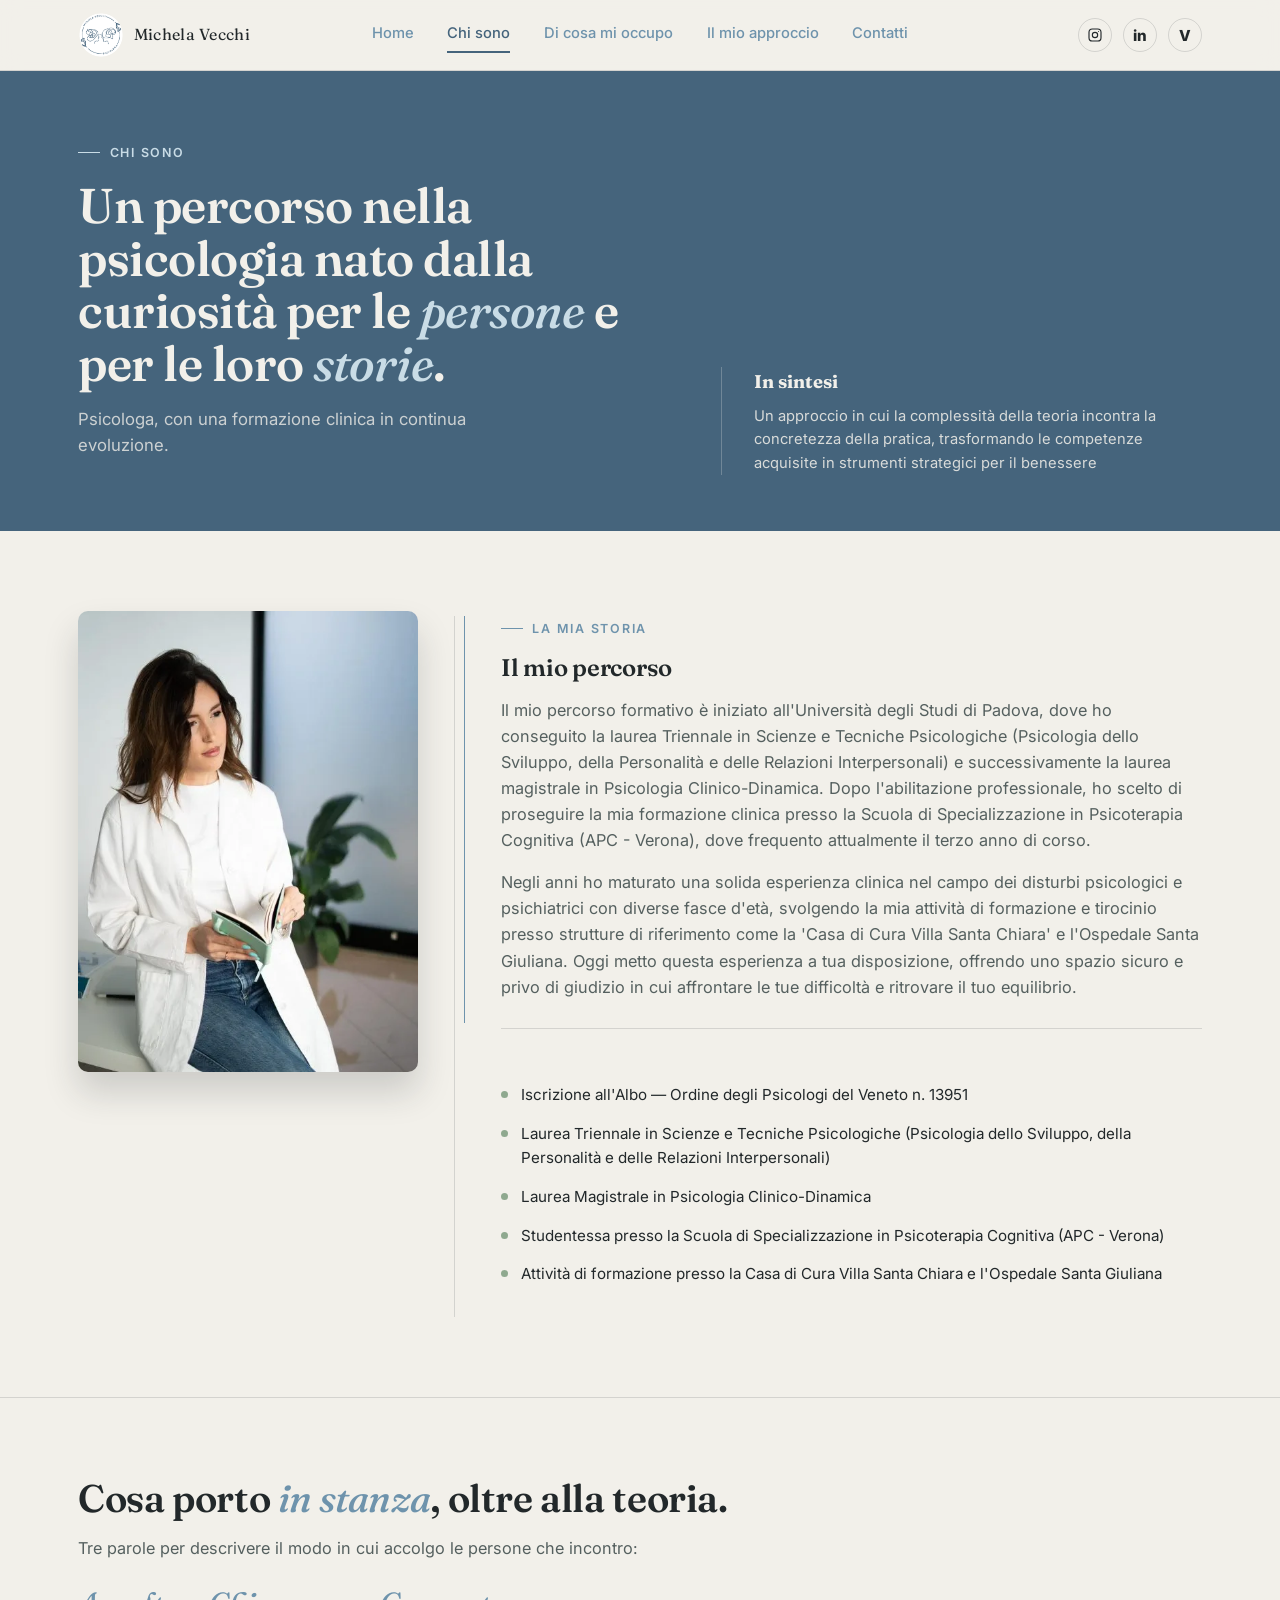
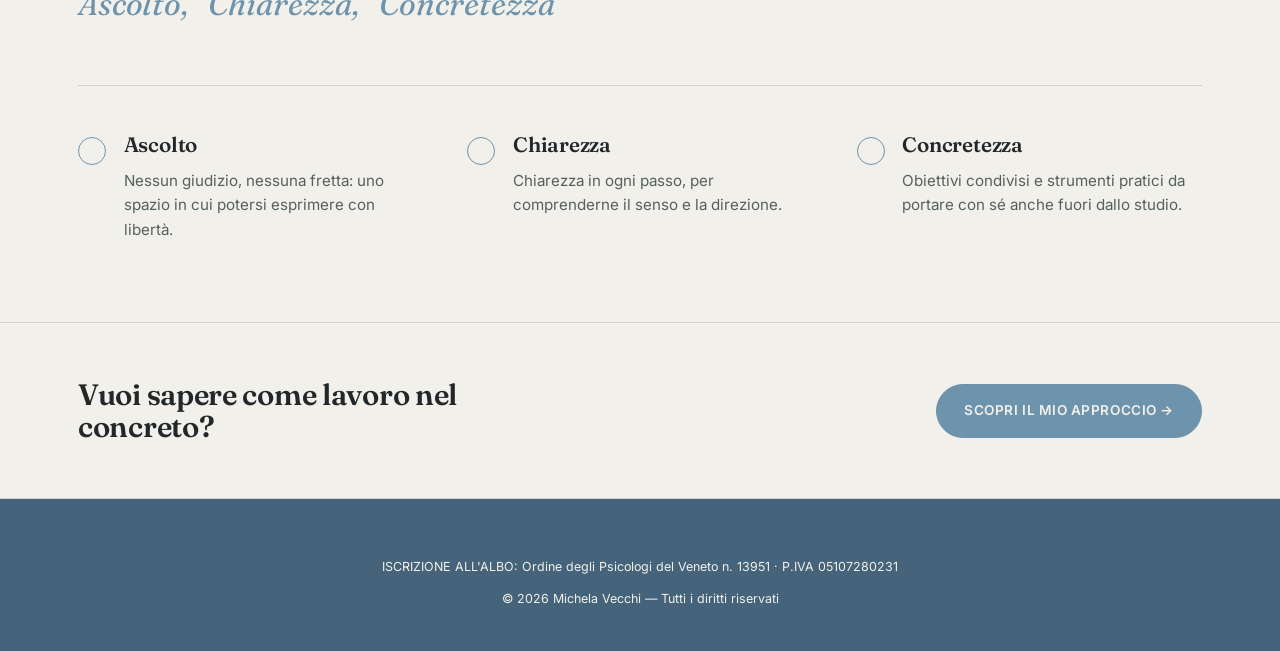
==== commit f2ec1590: "Update Chi sono section content and formatting" ====
--- a/chi-sono.html
+++ b/chi-sono.html
@@ -60,9 +60,10 @@
     <div class="container page-hero__grid">
       <div>
         <span class="eyebrow">Chi sono</span>
-        <h1>Prima di essere una <em class="accent-word">professionista</em>, sono una persona interessata ad ascoltare.</h1>
+        <h1>Un percorso nella psicologia nato dalla curiosità per le <em class="accent-word">persone</em> e per le 
+          loro <em class="accent-word">storie</em>.</h1>
         <p class="page-hero__lede">
-          Psicoterapeuta specializzata in terapia cognitivo-comportamentale
+          Psicologa, con una formazione clinica in continua evoluzione.
         </p>
       </div>
       <div class="page-hero__aside">
@@ -98,11 +99,13 @@
           e ritrovare il tuo equilibrio.
         </p>
         <ul class="bio__facts">
+        <p>
           <li>Iscrizione all'Albo — Ordine degli Psicologi del Veneto n. 13951</li>
           <li>Laurea Triennale in Scienze e Tecniche Psicologiche (Psicologia dello Sviluppo, della Personalità e delle Relazioni Interpersonali)</li>
           <li>Laurea Magistrale in Psicologia Clinico-Dinamica</li>
           <li>Studentessa presso la Scuola di Specializzazione in Psicoterapia Cognitiva (APC - Verona)</li>
           <li>Attività di formazione presso la Casa di Cura Villa Santa Chiara e l'Ospedale Santa Giuliana</li>
+        </p>
         </ul>
       </div>
     </div>
@@ -117,8 +120,8 @@
   </p>
   
   <div class="values__keywords">
-    <span>Ascolto</span>
-    <span>Chiarezza</span>
+    <span>Ascolto,</span>
+    <span>Chiarezza,</span>
     <span>Concretezza</span>
   </div>
       </div>
--- a/styles.css
+++ b/styles.css
@@ -385,6 +385,17 @@
 }
 .values__intro h2 { font-size: clamp(1.8rem, 3vw, 2.4rem); max-width: 40ch; }
 .values__intro p { font-size: 1.02rem; margin: .75rem 0 0; max-width: 60ch; }
+.values__keywords {
+  display: flex;
+  gap: 1.25rem;
+  flex-wrap: wrap;
+  margin-top: 1rem;
+
+  font-family: var(--serif);
+  font-size: clamp(1.5rem, 2.5vw, 2.1rem);
+  font-style: italic;
+  color: var(--accent);
+}
 .values__grid {
   display: grid;
   grid-template-columns: repeat(3, 1fr);
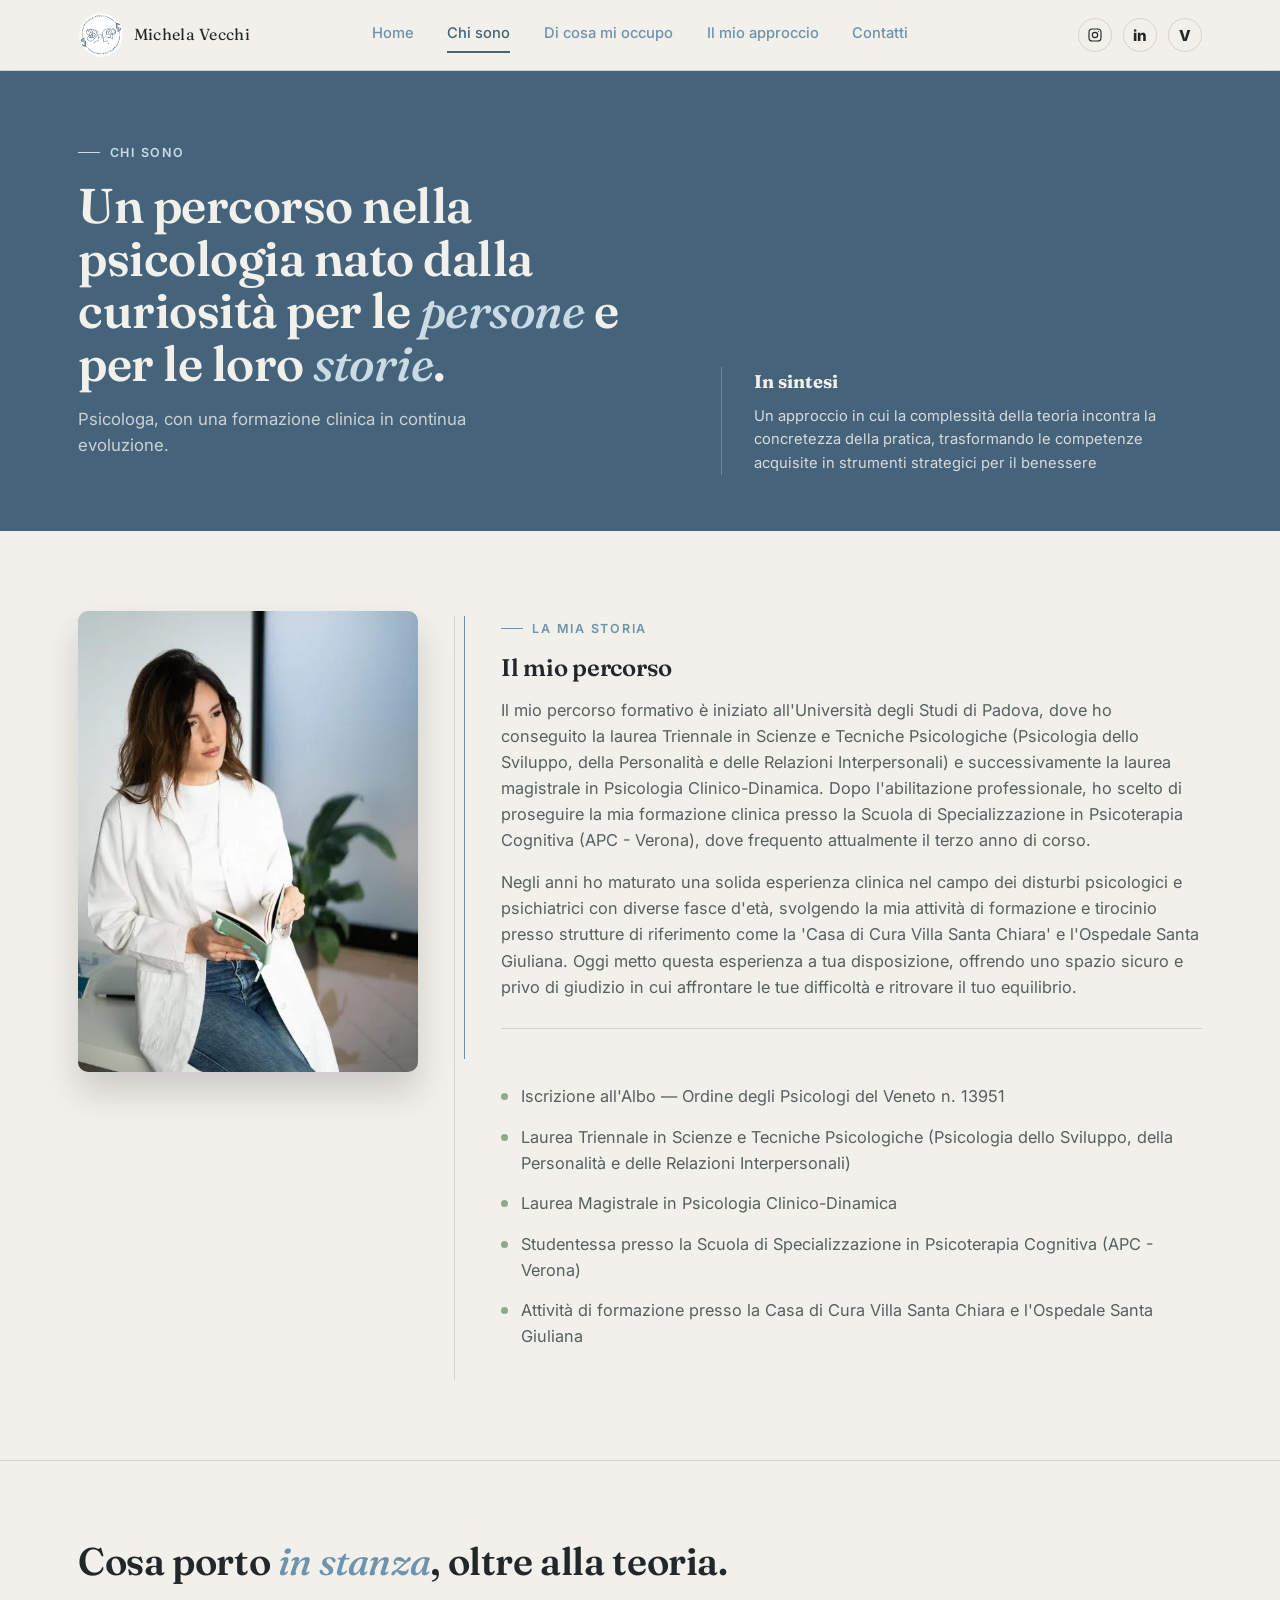
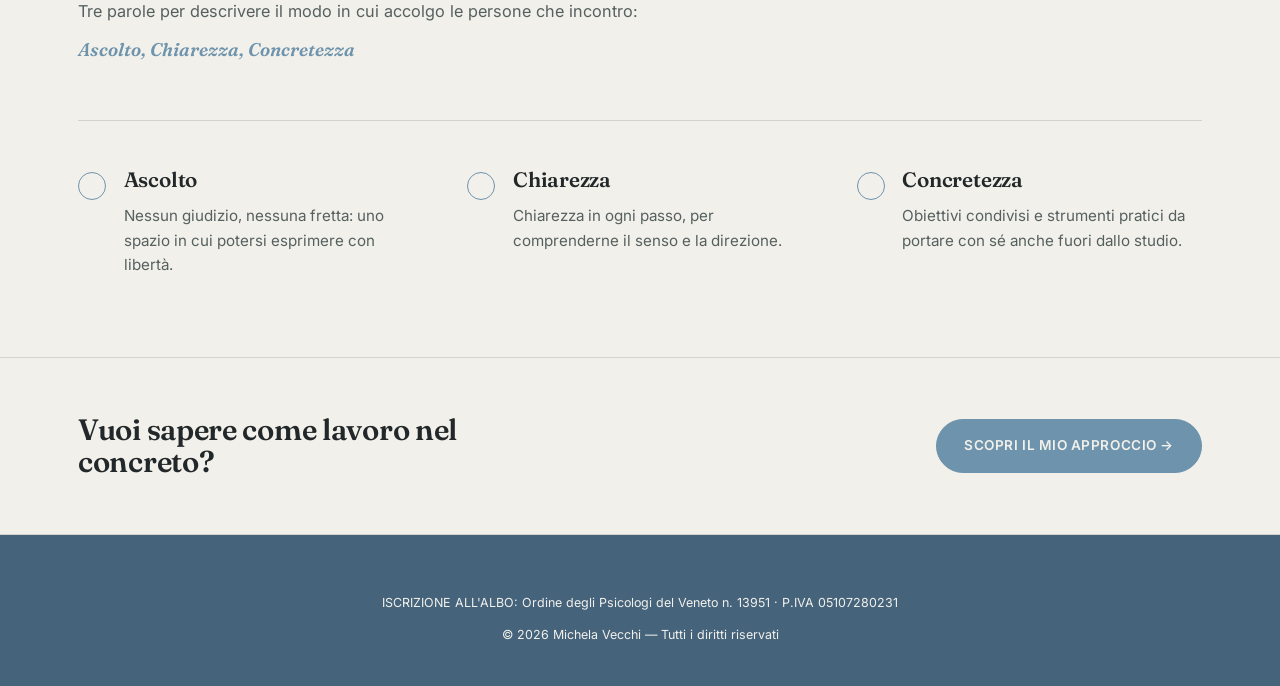
==== commit af152eed: "Refactor values section for clarity and styling" ====
--- a/chi-sono.html
+++ b/chi-sono.html
@@ -115,15 +115,12 @@
     <div class="container">
       <div class="values__intro">
         <h2>Cosa porto <em class="accent-word">in stanza</em>, oltre alla teoria.</h2>
-        <p>
-    Tre parole per descrivere il modo in cui accolgo le persone che incontro:
+   <p class="values__tagline">
+    <span>Tre parole per descrivere il modo in cui accolgo le persone che incontro:</span>
+    <span class="values__keywords">
+      Ascolto, Chiarezza, Concretezza
+    </span>
   </p>
-  
-  <div class="values__keywords">
-    <span>Ascolto,</span>
-    <span>Chiarezza,</span>
-    <span>Concretezza</span>
-  </div>
       </div>
       <div class="values__grid">
         <div class="value-card">
--- a/styles.css
+++ b/styles.css
@@ -385,15 +385,19 @@
 }
 .values__intro h2 { font-size: clamp(1.8rem, 3vw, 2.4rem); max-width: 40ch; }
 .values__intro p { font-size: 1.02rem; margin: .75rem 0 0; max-width: 60ch; }
+.values__tagline {
+  display: flex;
+  align-items: baseline;
+  gap: .65rem;
+  flex-wrap: wrap;
+  max-width: none;
+}
+
 .values__keywords {
-  display: flex;
-  gap: 1.25rem;
-  flex-wrap: wrap;
-  margin-top: 1rem;
-
   font-family: var(--serif);
-  font-size: clamp(1.5rem, 2.5vw, 2.1rem);
+  font-size: 1.15rem;
   font-style: italic;
+  font-weight: 600;
   color: var(--accent);
 }
 .values__grid {
@@ -722,7 +726,11 @@
 .bio__facts li {
   display: flex;
   gap: .8rem;
-  font-size: .95rem;
+  font-family: var(--sans);
+  font-size: 1.02rem;
+  font-weight: 400;
+  line-height: 1.6;
+  color: var(--ink-soft);
   align-items: baseline;
 }
 .bio__facts li::before {
